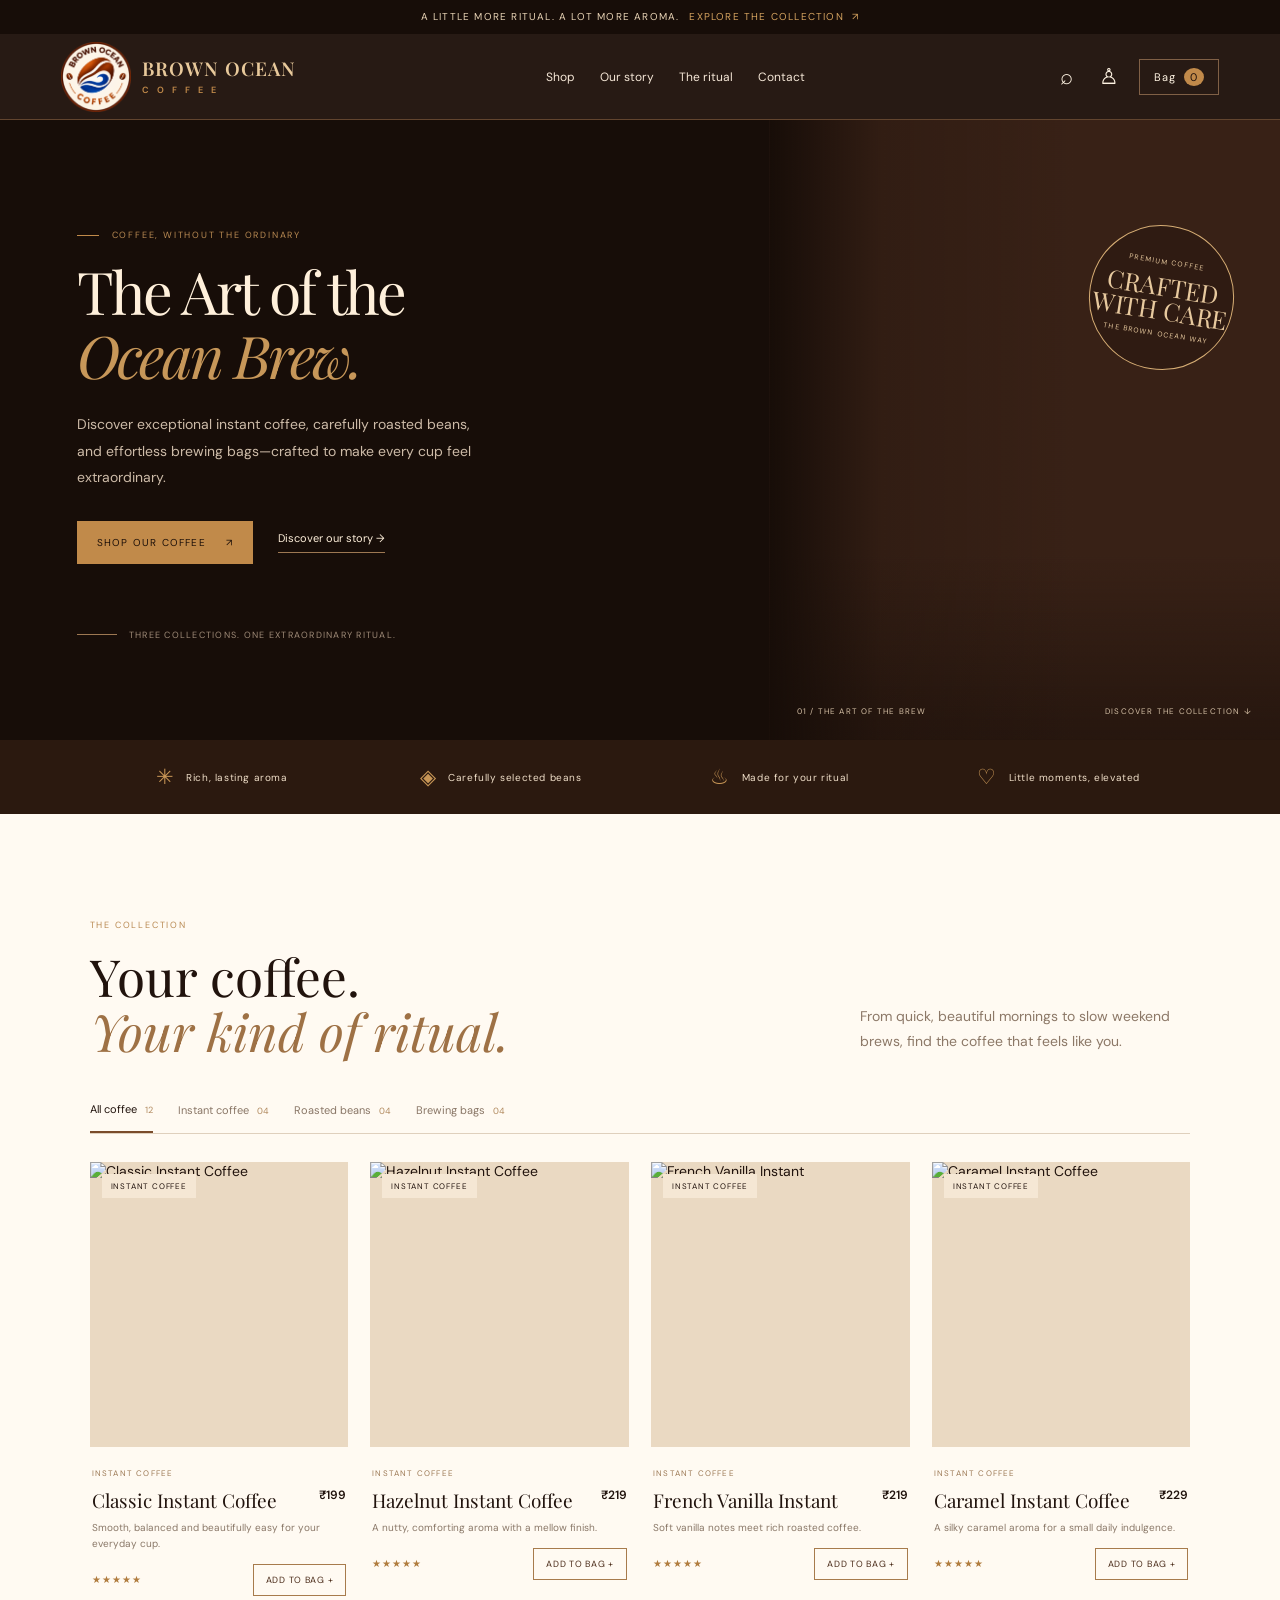
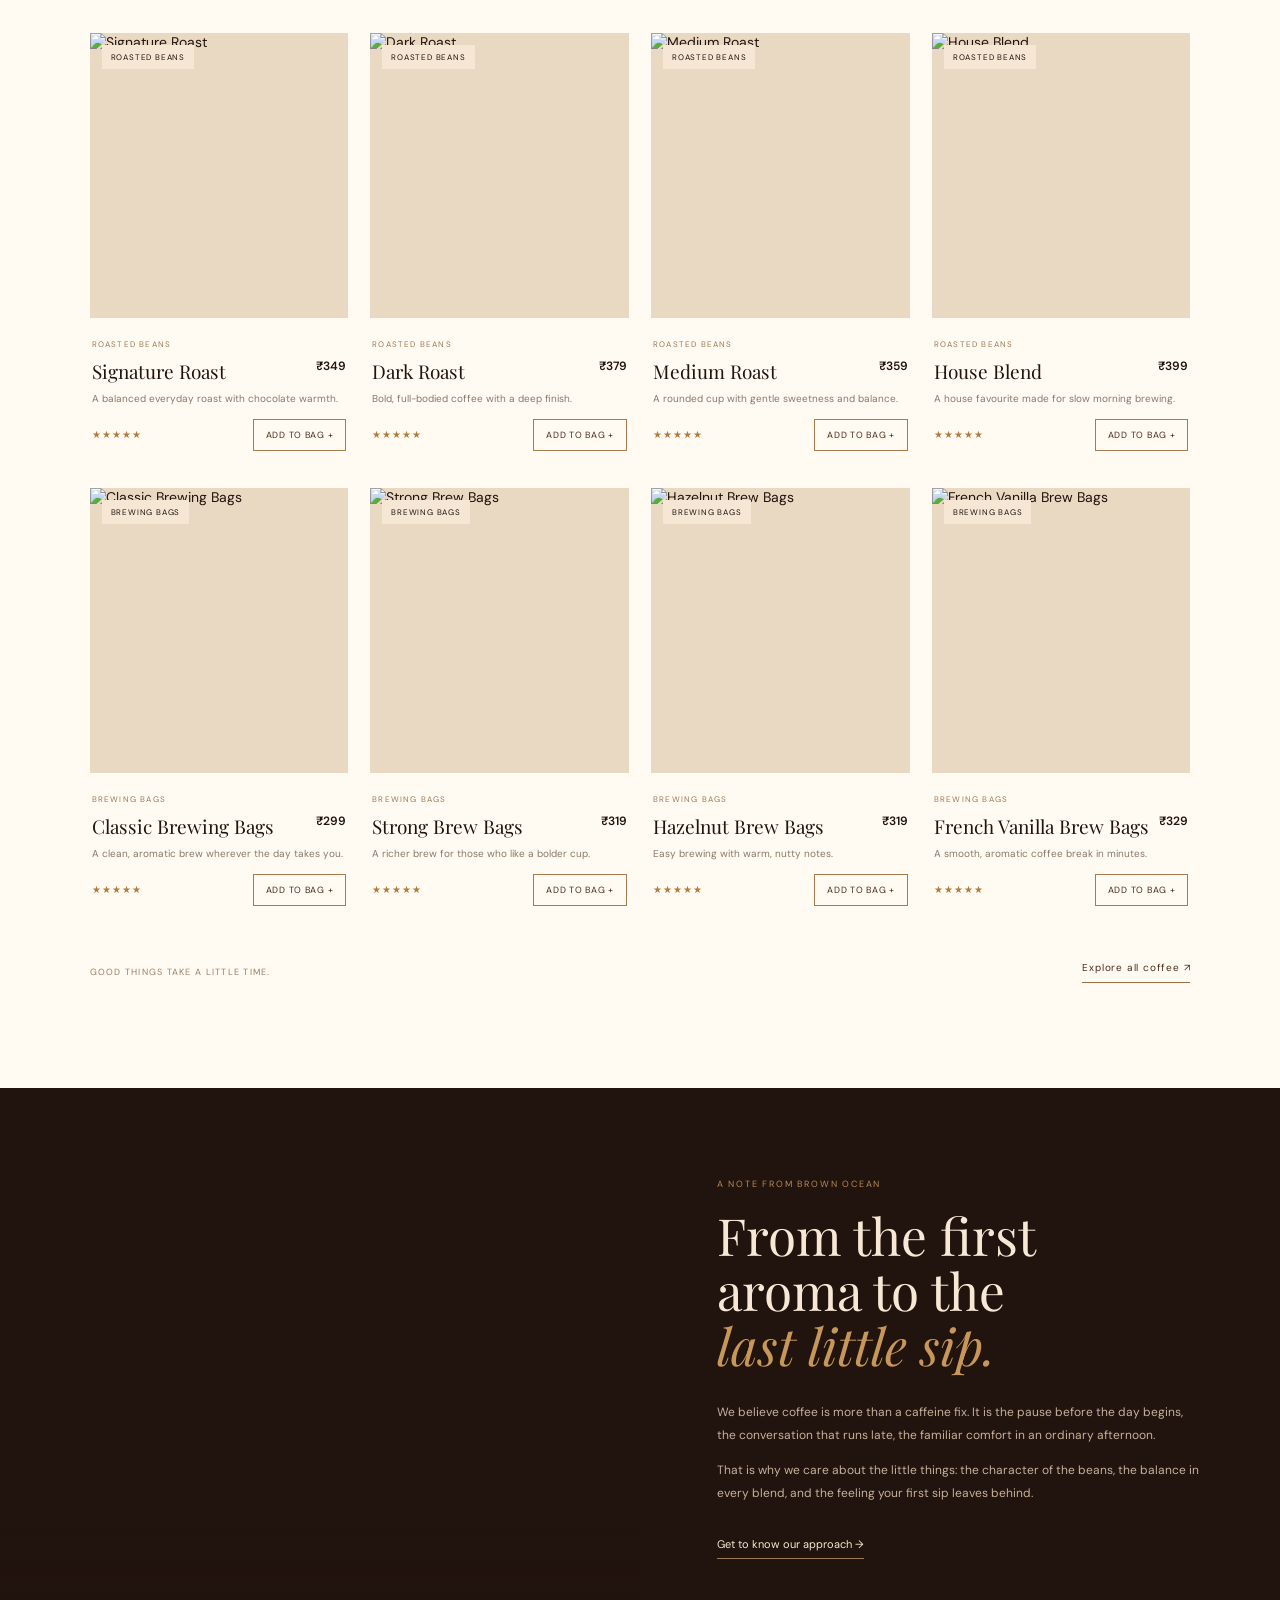
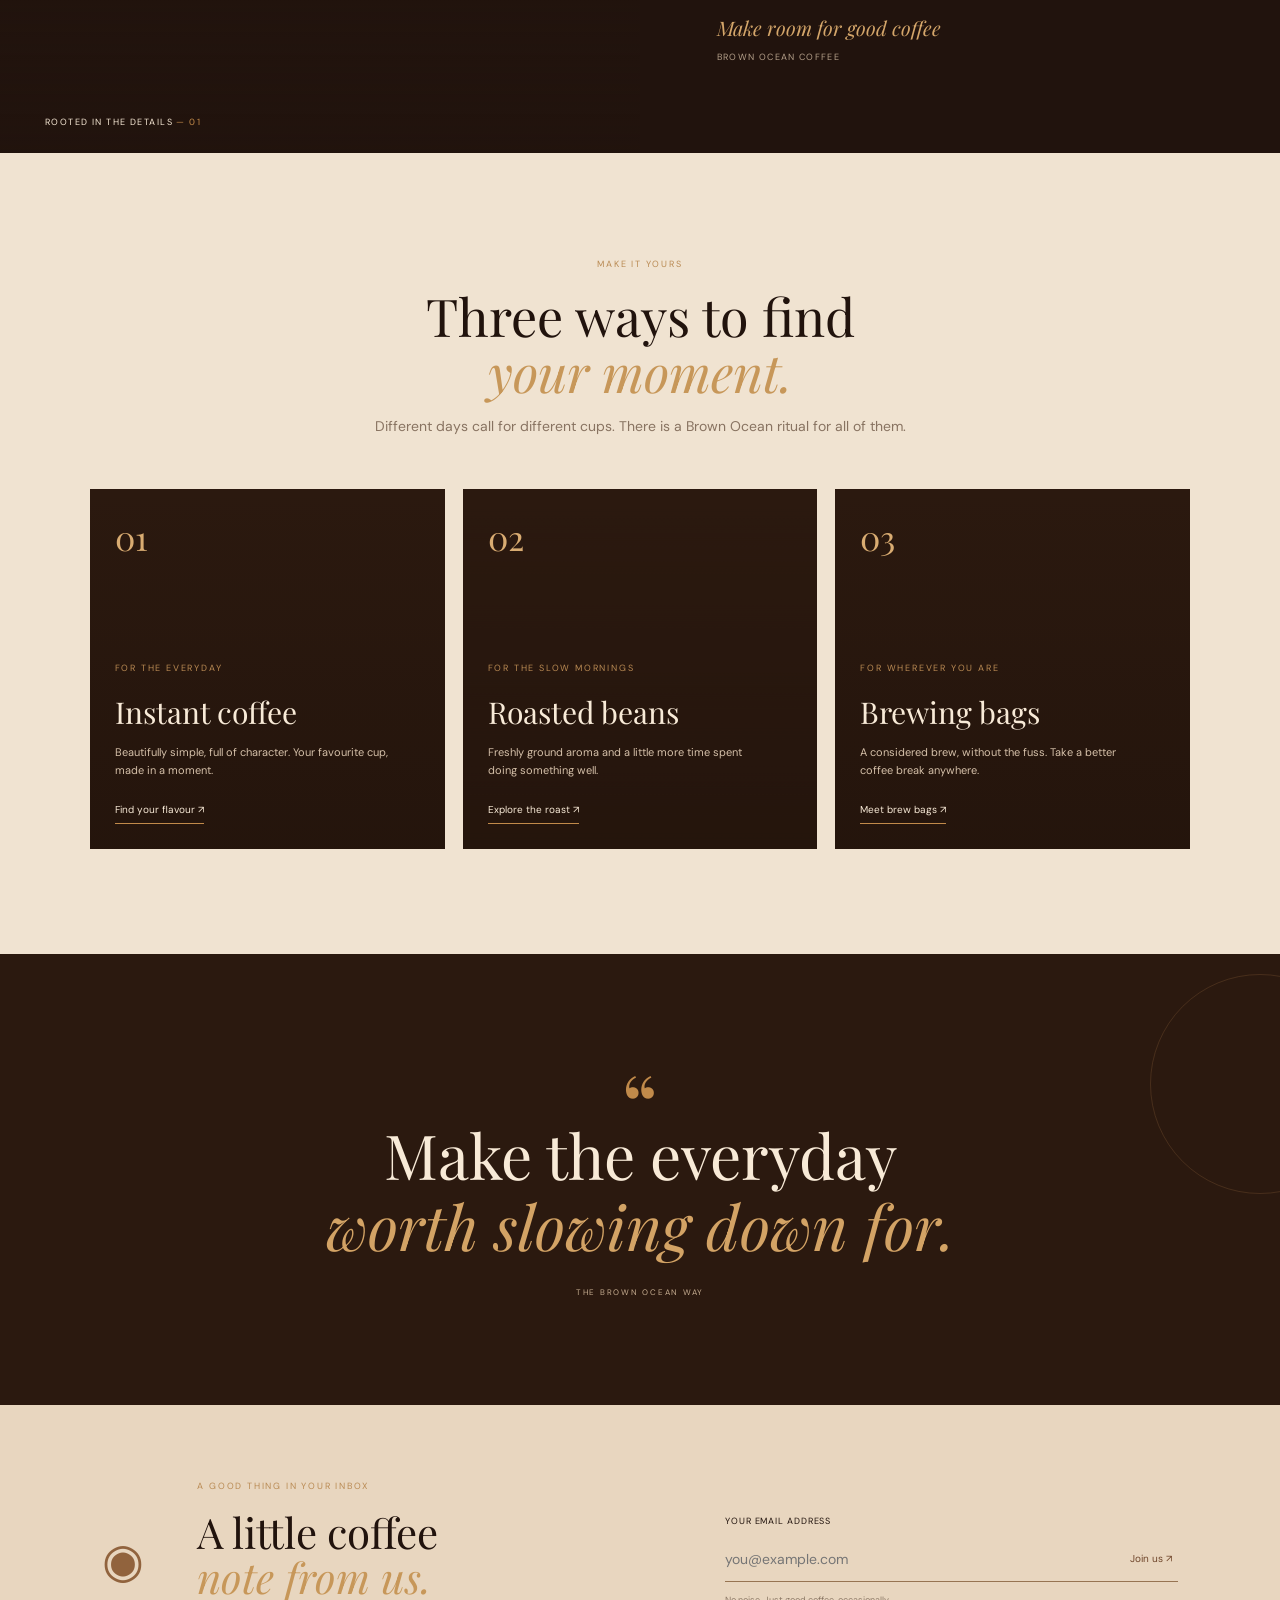
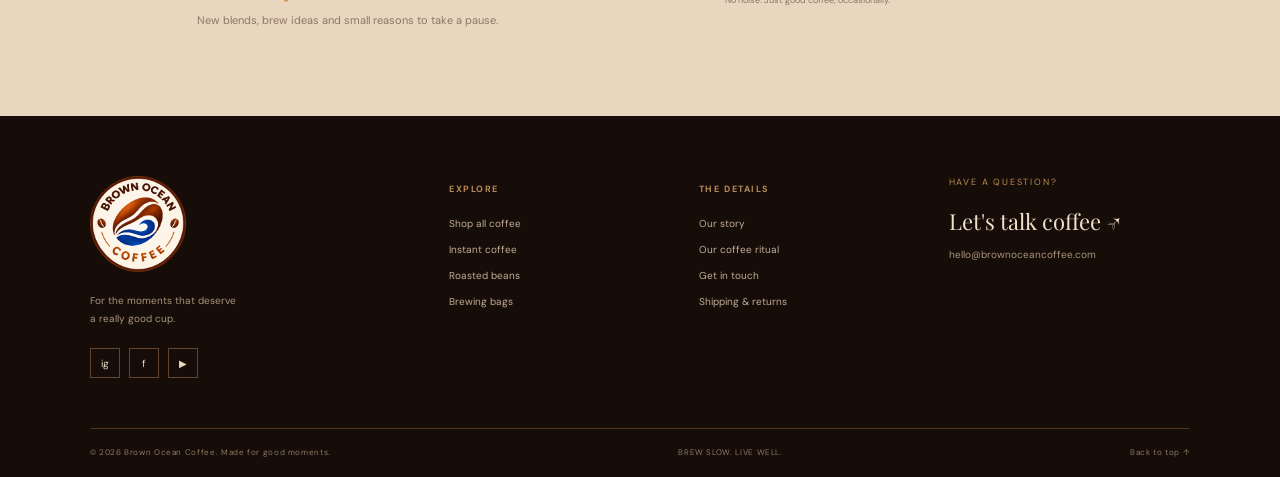
==== index.html @ b5ae1594 "i have added files" ====
<!doctype html>
<html lang="en">

<head>
  <meta charset="UTF-8" />
  <meta name="viewport" content="width=device-width, initial-scale=1.0" />
  <meta name="theme-color" content="#20120c" />

  <meta name="description"
    content="Discover thoughtfully crafted instant coffee, roasted beans and brew bags from Brown Ocean Coffee." />

  <title>Brown Ocean Coffee — The Art of the Ocean Brew</title>

  <link rel="preconnect" href="https://fonts.googleapis.com">
  <link rel="preconnect" href="https://fonts.gstatic.com" crossorigin>

  <link
    href="https://fonts.googleapis.com/css2?family=DM+Sans:wght@400;500;600;700&family=Playfair+Display:wght@400;500;600;700&display=swap"
    rel="stylesheet">

  <link rel="icon" type="image/png" href="./assets/images/brown-ocean-emblem.png" />

  <link rel="stylesheet" href="styles.css" />
</head>

<body>

  <!-- Announcement Bar -->
  <div class="announcement">
    A little more ritual. A lot more aroma.
    <span>Explore the collection&nbsp; ↗</span>
  </div>

  <!-- Header / Navbar -->
  <header class="site-header" id="top">

    <!-- Brand Logo + Text -->
    <a class="brand" href="#top" aria-label="Brown Ocean Coffee home">

      <img
        class="brand-logo"
        src="./assets/images/brown-ocean-coffee-circular-badge.png"
        alt="Brown Ocean Coffee circular logo"
      >

      <span class="brand-text">
        <span class="brand-name">BROWN OCEAN</span>
        <span class="brand-tagline">C O F F E E</span>
      </span>

    </a>

    <!-- Mobile Menu -->
    <button class="menu-toggle" aria-label="Open menu" aria-expanded="false">
      ☰
    </button>

    <!-- Navigation -->
    <nav class="main-nav" aria-label="Main navigation">
      <a href="#shop">Shop</a>
      <a href="#story">Our story</a>
      <a href="#ritual">The ritual</a>
      <a href="#footer">Contact</a>
    </nav>

    <!-- Header Actions -->
    <div class="header-actions">

      <button class="icon-btn search-open" aria-label="Search products">
        ⌕
      </button>

      <button class="icon-btn account-btn" aria-label="Account">
        ♙
      </button>

      <button class="cart-open" aria-label="Open cart">
        Bag <span id="cart-count">0</span>
      </button>

    </div>

  </header>

  <main>

    <!-- Hero Section -->
    <section class="hero">

      <div class="hero-copy reveal">

        <p class="eyebrow">
          <span></span> COFFEE, WITHOUT THE ORDINARY
        </p>

        <h1>
          The Art of the<br>
          <em>Ocean Brew.</em>
        </h1>

        <p class="hero-text">
          Discover exceptional instant coffee, carefully roasted beans,
          and effortless brewing bags—crafted to make every cup feel extraordinary.
        </p>

        <div class="hero-actions">
          <a class="btn btn-gold" href="#shop">
            Shop our coffee <span>↗</span>
          </a>

          <a class="text-link" href="#story">
            Discover our story <span>→</span>
          </a>
        </div>

        <div class="hero-note">
          <span class="note-line"></span>
          <span>Three collections. One extraordinary ritual.</span>
        </div>

      </div>

      <div class="hero-visual">

        <div class="hero-image"></div>

        <div class="hero-stamp">
          <span>PREMIUM COFFEE</span>
          <strong>CRAFTED<br>WITH CARE</strong>
          <span>THE BROWN OCEAN WAY</span>
        </div>

        <div class="hero-caption">
          <span>01 / THE ART OF THE BREW</span>
          <span>DISCOVER THE COLLECTION ↓</span>
        </div>

      </div>

    </section>

    <!-- Trust Strip -->
    <section class="trust-strip">

      <div>
        <span class="trust-icon">✳</span>
        <span>Rich, lasting aroma</span>
      </div>

      <div>
        <span class="trust-icon">◈</span>
        <span>Carefully selected beans</span>
      </div>

      <div>
        <span class="trust-icon">♨</span>
        <span>Made for your ritual</span>
      </div>

      <div>
        <span class="trust-icon">♡</span>
        <span>Little moments, elevated</span>
      </div>

    </section>

    <!-- Shop Section -->
    <section class="section shop-section" id="shop">

      <div class="section-heading reveal">

        <div>
          <p class="eyebrow">THE COLLECTION</p>

          <h2>
            Your coffee.<br>
            <em>Your kind of ritual.</em>
          </h2>
        </div>

        <p class="section-intro">
          From quick, beautiful mornings to slow weekend brews,
          find the coffee that feels like you.
        </p>

      </div>

      <div class="category-tabs" role="tablist" aria-label="Filter by coffee type">

        <button class="category-tab active" data-filter="all">
          All coffee <span>12</span>
        </button>

        <button class="category-tab" data-filter="instant">
          Instant coffee <span>04</span>
        </button>

        <button class="category-tab" data-filter="beans">
          Roasted beans <span>04</span>
        </button>

        <button class="category-tab" data-filter="bags">
          Brewing bags <span>04</span>
        </button>

      </div>

      <div class="product-grid" id="product-grid"></div>

      <div class="shop-bottom">
        <span>GOOD THINGS TAKE A LITTLE TIME.</span>

        <button class="underlined-btn" id="show-all">
          Explore all coffee <span>↗</span>
        </button>
      </div>

    </section>

    <!-- Story Section -->
    <section class="story-section" id="story">

      <div class="story-photo reveal">
        <div class="photo-label">
          ROOTED IN THE DETAILS <span>— 01</span>
        </div>
      </div>

      <div class="story-copy reveal">

        <p class="eyebrow">A NOTE FROM BROWN OCEAN</p>

        <h2>
          From the first<br>
          aroma to the<br>
          <em>last little sip.</em>
        </h2>

        <p>
          We believe coffee is more than a caffeine fix.
          It is the pause before the day begins, the conversation
          that runs late, the familiar comfort in an ordinary afternoon.
        </p>

        <p>
          That is why we care about the little things:
          the character of the beans, the balance in every blend,
          and the feeling your first sip leaves behind.
        </p>

        <a href="#ritual" class="text-link">
          Get to know our approach <span>→</span>
        </a>

        <div class="signature">
          Make room for good coffee
          <span>Brown Ocean Coffee</span>
        </div>

      </div>

    </section>

    <!-- Ritual Section -->
    <section class="ritual-section" id="ritual">

      <div class="ritual-top reveal">

        <p class="eyebrow">MAKE IT YOURS</p>

        <h2>
          Three ways to find<br>
          <em>your moment.</em>
        </h2>

        <p>
          Different days call for different cups.
          There is a Brown Ocean ritual for all of them.
        </p>

      </div>

      <div class="ritual-cards">

        <article class="ritual-card ritual-instant reveal">

          <div class="ritual-number">01</div>

          <div>
            <p class="eyebrow">FOR THE EVERYDAY</p>
            <h3>Instant coffee</h3>

            <p>
              Beautifully simple, full of character.
              Your favourite cup, made in a moment.
            </p>

            <a href="#shop" data-jump-filter="instant">
              Find your flavour ↗
            </a>
          </div>

        </article>

        <article class="ritual-card ritual-beans reveal">

          <div class="ritual-number">02</div>

          <div>
            <p class="eyebrow">FOR THE SLOW MORNINGS</p>
            <h3>Roasted beans</h3>

            <p>
              Freshly ground aroma and a little more time
              spent doing something well.
            </p>

            <a href="#shop" data-jump-filter="beans">
              Explore the roast ↗
            </a>
          </div>

        </article>

        <article class="ritual-card ritual-bags reveal">

          <div class="ritual-number">03</div>

          <div>
            <p class="eyebrow">FOR WHEREVER YOU ARE</p>
            <h3>Brewing bags</h3>

            <p>
              A considered brew, without the fuss.
              Take a better coffee break anywhere.
            </p>

            <a href="#shop" data-jump-filter="bags">
              Meet brew bags ↗
            </a>
          </div>

        </article>

      </div>

    </section>

    <!-- Quote Section -->
    <section class="quote-section">

      <div class="quote-mark">“</div>

      <blockquote>
        Make the everyday<br>
        <em>worth slowing down for.</em>
      </blockquote>

      <p>THE BROWN OCEAN WAY</p>

      <div class="quote-decoration"></div>

    </section>

    <!-- Newsletter Section -->
    <section class="newsletter">

      <div class="newsletter-symbol">◉</div>

      <div>

        <p class="eyebrow">A GOOD THING IN YOUR INBOX</p>

        <h2>
          A little coffee<br>
          <em>note from us.</em>
        </h2>

        <p>
          New blends, brew ideas and small reasons to take a pause.
        </p>

      </div>

      <form id="newsletter-form">

        <label for="email">Your email address</label>

        <div class="email-row">

          <input
            id="email"
            type="email"
            placeholder="you@example.com"
            required
          >

          <button type="submit" aria-label="Subscribe">
            Join us ↗
          </button>

        </div>

        <small id="newsletter-message">
          No noise. Just good coffee, occasionally.
        </small>

      </form>

    </section>

  </main>

  <!-- Footer -->
  <footer class="site-footer" id="footer">

    <div class="footer-main">

      <div class="footer-brand">

        <a class="brand brand-light" href="#top" aria-label="Brown Ocean Coffee home">

          <img
            class="brand-logo footer-logo"
            src="./assets/images/brown-ocean-coffee-circular-badge.png"
            alt="Brown Ocean Coffee logo"
          >

        </a>

        <p>
          For the moments that deserve<br>
          a really good cup.
        </p>

        <div class="social-links">
          <a href="#footer" aria-label="Instagram">ig</a>
          <a href="#footer" aria-label="Facebook">f</a>
          <a href="#footer" aria-label="YouTube">▶</a>
        </div>

      </div>

      <div class="footer-col">

        <h4>EXPLORE</h4>

        <a href="#shop">Shop all coffee</a>
        <a href="#shop" data-jump-filter="instant">Instant coffee</a>
        <a href="#shop" data-jump-filter="beans">Roasted beans</a>
        <a href="#shop" data-jump-filter="bags">Brewing bags</a>

      </div>

      <div class="footer-col">

        <h4>THE DETAILS</h4>

        <a href="#story">Our story</a>
        <a href="#ritual">Our coffee ritual</a>
        <a href="mailto:hello@brownoceancoffee.com">Get in touch</a>
        <a href="#footer">Shipping & returns</a>

      </div>

      <div class="footer-contact">

        <p class="eyebrow">HAVE A QUESTION?</p>

        <a class="footer-email" href="mailto:hello@brownoceancoffee.com">
          Let's talk coffee ↗
        </a>

        <p>hello@brownoceancoffee.com</p>

      </div>

    </div>

    <div class="footer-bottom">

      <span>
        © <span id="year"></span> Brown Ocean Coffee.
        Made for good moments.
      </span>

      <span>BREW SLOW. LIVE WELL.</span>

      <a href="#top">Back to top ↑</a>

    </div>

  </footer>

  <!-- Toast -->
  <div class="toast" id="toast" role="status" aria-live="polite"></div>

  <!-- Cart Overlay -->
  <div class="cart-overlay" id="cart-overlay">

    <aside class="cart-drawer" aria-label="Shopping bag">

      <div class="drawer-head">

        <div>
          <p class="eyebrow">YOUR LITTLE COLLECTION</p>
          <h3>Your bag <span id="drawer-count">(0)</span></h3>
        </div>

        <button class="drawer-close" aria-label="Close cart">×</button>

      </div>

      <div class="cart-items" id="cart-items">

        <div class="empty-cart">
          Your bag is taking a quiet moment.<br>
          <a href="#shop" class="drawer-close-link">
            Find your coffee →
          </a>
        </div>

      </div>

      <div class="cart-summary">

        <div>
          <span>Subtotal</span>
          <strong id="cart-subtotal">₹0</strong>
        </div>

        <small>Shipping calculated at checkout.</small>

        <button class="btn btn-gold checkout-btn" id="checkout-btn">
          Continue to checkout ↗
        </button>

        <p class="demo-note">
          Demo storefront — checkout is not connected yet.
        </p>

      </div>

    </aside>

  </div>

  <!-- Search Overlay -->
  <div class="search-overlay" id="search-overlay">

    <div class="search-box">

      <button class="search-close" aria-label="Close search">×</button>

      <p class="eyebrow">FIND YOUR FAVOURITE</p>

      <label for="search-input">
        What are you in the mood for?
      </label>

      <input
        id="search-input"
        placeholder="Try hazelnut, roast, brew bags…"
      >

      <div id="search-results"></div>

    </div>

  </div>

  <!-- Product Modal -->
  <div class="product-modal" id="product-modal" aria-hidden="true">

    <div class="product-modal-backdrop" data-close-product></div>

    <section
      class="product-modal-card"
      role="dialog"
      aria-modal="true"
      aria-labelledby="modal-product-name"
    >

      <button
        class="product-modal-close"
        data-close-product
        aria-label="Close product details"
      >
        ×
      </button>

      <div class="modal-product-image">
        <img id="modal-product-image" src="" alt="">
      </div>

      <div class="modal-product-copy">

        <p class="eyebrow" id="modal-product-category"></p>

        <h2 id="modal-product-name"></h2>

        <p class="modal-rating">
          ★★★★★ <span>Thoughtfully selected coffee</span>
        </p>

        <p id="modal-product-description"></p>

        <div class="modal-price" id="modal-product-price"></div>

        <label for="modal-size">Choose your size</label>
        <select id="modal-size"></select>

        <label for="modal-qty">Quantity</label>

        <div class="modal-quantity">

          <button type="button" id="modal-qty-minus" aria-label="Decrease quantity">
            −
          </button>

          <input id="modal-qty" type="number" min="1" value="1">

          <button type="button" id="modal-qty-plus" aria-label="Increase quantity">
            +
          </button>

        </div>

        <button class="btn btn-gold modal-add" id="modal-add-to-cart">
          Add to bag ↗
        </button>

        <p class="modal-footnote">
          Secure checkout will be available once payments are connected.
        </p>

      </div>

    </section>

  </div>

  <!-- JavaScript -->
  <script src="app.js"></script>

</body>
</html>
---- styles.css ----
:root{--ink:#21130d;--dark:#170d08;--brown:#4a2d1f;--caramel:#c18a4a;--cream:#f4eadb;--paper:#fffaf2;--muted:#8c7867;--line:#dfd0bd;--serif:'Playfair Display',Georgia,serif;--sans:'DM Sans',Arial,sans-serif}*{box-sizing:border-box}html{scroll-behavior:smooth}body{margin:0;background:var(--paper);color:var(--ink);font-family:var(--sans);font-size:14px}a{color:inherit;text-decoration:none}button,input,select{font:inherit}button{cursor:pointer}.announcement{background:var(--dark);color:#e9d4b6;padding:10px 5%;font-size:10px;letter-spacing:.12em;text-transform:uppercase;display:flex;justify-content:center;gap:10px}.announcement span{color:#d5a35f}.site-header{height:76px;padding:0 5%;display:flex;align-items:center;justify-content:space-between;background:#21130df7;color:#fff4e3;position:sticky;top:0;z-index:20;border-bottom:1px solid #62452f}.brand{display:flex;align-items:center;gap:10px;color:#f1d5a0}.brand-mark{font-size:34px;line-height:1;color:#d9a65e}.brand-name{font-size:11px;letter-spacing:.13em;font-weight:700}.brand-name small{display:block;font-size:8px;letter-spacing:.35em;margin-top:3px}.main-nav,.header-actions{display:flex;align-items:center;gap:27px}.main-nav a{font-size:12px;color:#f5e7d7}.main-nav a:hover{color:#d9a65e}.header-actions{gap:14px}.icon-btn,.cart-open,.menu-toggle{background:none;border:0;color:inherit}.icon-btn{font-size:22px}.cart-open{border:1px solid #806046;padding:10px 14px;font-size:11px;letter-spacing:.06em}.cart-open span{background:var(--caramel);color:#21130d;border-radius:50%;padding:2px 6px;margin-left:5px}.menu-toggle{display:none;font-size:22px}.hero{background:var(--dark);color:#fff0db;min-height:600px;display:grid;grid-template-columns:.82fr 1.18fr;padding-left:7%;overflow:hidden}.hero-copy{padding:90px 30px 70px 0;align-self:center;position:relative;z-index:1}.eyebrow{font-size:9px;letter-spacing:.2em;text-transform:uppercase;color:#b98a53;margin:0 0 18px}.eyebrow span{display:inline-block;width:22px;height:1px;background:var(--caramel);vertical-align:middle;margin-right:9px}.hero h1{font:clamp(56px,7vw,100px)/.98 var(--serif);font-weight:400;letter-spacing:-.045em;margin:0 0 26px}.hero h1 em,.section-heading h2 em,.story-copy h2 em,.ritual-top h2 em,.newsletter h2 em,blockquote em{color:#c79759;font-weight:400}.hero-text{max-width:370px;color:#cdbba8;line-height:1.9;font-size:14px}.hero-actions{display:flex;align-items:center;gap:25px;margin-top:30px}.btn{display:inline-flex;align-items:center;justify-content:center;gap:20px;border:0;padding:15px 20px;font-size:10px;letter-spacing:.12em;text-transform:uppercase}.btn-gold{background:var(--caramel);color:#1e110a}.btn-gold:hover{background:#d8ab70}.text-link{font-size:11px;border-bottom:1px solid #9d7852;padding-bottom:7px}.hero-note{display:flex;align-items:center;gap:12px;margin-top:65px;color:#9f8b78;font-size:9px;letter-spacing:.14em;text-transform:uppercase}.note-line{height:1px;width:40px;background:#9d7852}.hero-visual{min-height:600px;position:relative;background:#382116}.hero-image{position:absolute;inset:0;background:linear-gradient(90deg,#170d08 0%,#170d0833 22%,#170d0800 60%),linear-gradient(0deg,#170d0888,transparent 30%),url('https://images.unsplash.com/photo-1495474472287-4d71bcdd2085?auto=format&fit=crop&w=1500&q=90') center/cover}.hero-stamp{position:absolute;right:9%;top:17%;width:145px;height:145px;border:1px solid #d6ad74;border-radius:50%;display:flex;flex-direction:column;align-items:center;justify-content:center;text-align:center;color:#e7c99e;transform:rotate(9deg);background:#21130d66}.hero-stamp span{font-size:7px;letter-spacing:.17em}.hero-stamp strong{font:25px/.95 var(--serif);margin:8px 0}.hero-caption{position:absolute;bottom:24px;left:28px;right:28px;display:flex;justify-content:space-between;color:#d4bfa5;font-size:8px;letter-spacing:.15em}.trust-strip{display:grid;grid-template-columns:repeat(4,1fr);background:#2b190f;color:#f0dfc9;padding:23px 7%;gap:15px}.trust-strip>div{display:flex;justify-content:center;align-items:center;gap:12px;font-size:10px;letter-spacing:.06em}.trust-icon{color:#c89656;font-size:21px}.section{padding:105px 7%}.section-heading{display:flex;justify-content:space-between;align-items:end;gap:30px;margin-bottom:42px}.section-heading h2,.story-copy h2,.ritual-top h2,.newsletter h2{font:clamp(38px,4vw,58px)/1.08 var(--serif);font-weight:400;margin:0}.section-heading h2 em{color:#9e7145}.section-intro{max-width:330px;line-height:1.8;color:var(--muted);margin:0 0 5px}.category-tabs{display:flex;gap:25px;border-bottom:1px solid var(--line);margin-bottom:28px;overflow:auto}.category-tab{white-space:nowrap;background:none;border:0;padding:0 0 15px;color:#897666;font-size:11px}.category-tab span{font-size:9px;color:#b18a5f;margin-left:5px}.category-tab.active{border-bottom:2px solid #7a4c2b;color:var(--ink)}.product-grid{display:grid;grid-template-columns:repeat(4,minmax(0,1fr));gap:22px}.product-card{min-width:0}.product-photo{height:285px;background:#ead9c2;position:relative;overflow:hidden;cursor:pointer}.product-photo img{width:100%;height:100%;object-fit:cover;transition:transform .7s}.product-card:hover .product-photo img{transform:scale(1.06)}.product-badge{position:absolute;left:12px;top:12px;background:#f5e7d4;padding:7px 9px;font-size:8px;letter-spacing:.1em;text-transform:uppercase}.quick-view{position:absolute;bottom:10px;left:10px;right:10px;background:#21130de8;color:#fff0db;border:0;padding:12px;text-transform:uppercase;font-size:9px;letter-spacing:.12em;opacity:0;transform:translateY(8px);transition:.25s}.product-card:hover .quick-view{opacity:1;transform:none}.product-info{padding:15px 2px}.product-type{color:#9c7955;font-size:8px;letter-spacing:.15em;text-transform:uppercase}.product-title-row{display:flex;justify-content:space-between;gap:8px;align-items:start;margin:7px 0}.product-title{font:19px var(--serif);margin:0;font-weight:400}.product-price{font-size:12px;font-weight:600;white-space:nowrap}.product-desc{color:#8a7868;font-size:10px;line-height:1.6;margin:7px 0 12px}.product-bottom{display:flex;align-items:center;justify-content:space-between}.rating{font-size:10px;color:#b07c3e;letter-spacing:1px}.add-btn{border:1px solid #a77b4c;background:transparent;color:#4b2c1a;padding:9px 12px;font-size:9px;text-transform:uppercase;letter-spacing:.08em}.add-btn:hover{background:#4b2c1a;color:#fff}.shop-bottom{display:flex;justify-content:space-between;align-items:center;margin-top:40px;color:#9a8068;font-size:9px;letter-spacing:.14em}.underlined-btn{background:none;border:0;border-bottom:1px solid #9c7149;padding:0 0 8px;color:#4d2c1a;font-size:10px;letter-spacing:.08em}.story-section{display:grid;grid-template-columns:1fr 1fr;background:#21130d;color:#f6e8d5}.story-photo{min-height:610px;position:relative;background:linear-gradient(0deg,#21130d99,transparent 35%),url('https://images.unsplash.com/photo-1442512595331-e89e73853f31?auto=format&fit=crop&w=1100&q=85') center/cover}.photo-label{position:absolute;bottom:25px;left:7%;font-size:9px;letter-spacing:.16em}.photo-label span{color:#c18a4a}.story-copy{padding:90px 12%;align-self:center}.story-copy h2{font-size:clamp(40px,4vw,59px);margin-bottom:28px}.story-copy>p:not(.eyebrow){color:#c5b19c;line-height:1.9;font-size:12px}.story-copy .text-link{display:inline-block;margin-top:20px}.signature{font:italic 20px var(--serif);margin-top:55px;color:#d4a66a}.signature span{display:block;font:9px var(--sans);letter-spacing:.15em;text-transform:uppercase;margin-top:10px;color:#b5a08a}.ritual-section{padding:105px 7%;background:#f0e3d1}.ritual-top{text-align:center;max-width:550px;margin:0 auto 50px}.ritual-top h2{font-size:52px}.ritual-top>p:last-child{color:#887361;line-height:1.8}.ritual-cards{display:grid;grid-template-columns:repeat(3,1fr);gap:18px}.ritual-card{min-height:360px;padding:25px;display:flex;flex-direction:column;justify-content:space-between;color:#f8ead7;background:#2b190f;position:relative;overflow:hidden}.ritual-card:before{content:'';position:absolute;inset:0;background-size:cover;background-position:center;opacity:.48;transition:transform .5s}.ritual-card:hover:before{transform:scale(1.05)}.ritual-instant:before{background-image:linear-gradient(0deg,#1d1009,transparent),url('https://images.unsplash.com/photo-1517701604599-bb29b565090c?auto=format&fit=crop&w=700&q=80')}.ritual-beans:before{background-image:linear-gradient(0deg,#1d1009,transparent),url('https://images.unsplash.com/photo-1559525839-b184a4d698c7?auto=format&fit=crop&w=700&q=80')}.ritual-bags:before{background-image:linear-gradient(0deg,#1d1009,transparent),url('https://images.unsplash.com/photo-1445116572660-236099ec97a0?auto=format&fit=crop&w=700&q=80')}.ritual-number,.ritual-card>div:last-child{position:relative;z-index:1}.ritual-number{font:34px var(--serif);color:#d9ac72}.ritual-card h3{font:30px var(--serif);font-weight:400;margin:7px 0}.ritual-card p:not(.eyebrow){font-size:11px;color:#d5c0a9;line-height:1.7;max-width:280px}.ritual-card a{font-size:10px;display:inline-block;border-bottom:1px solid #c18a4a;padding-bottom:7px;margin-top:12px}.quote-section{text-align:center;padding:90px 20px 100px;background:#2b190f;color:#f8ead7;position:relative;overflow:hidden}.quote-mark{font:90px var(--serif);color:#c18a4a;height:60px}.quote-section blockquote{font:clamp(35px,5vw,62px)/1.15 var(--serif);margin:15px 0 25px}.quote-section blockquote em{color:#d3a365}.quote-section>p{font-size:8px;letter-spacing:.22em;color:#c6ad91}.quote-decoration{position:absolute;width:220px;height:220px;border:1px solid #8b603a;border-radius:50%;right:-90px;top:20px;opacity:.3}.newsletter{display:grid;grid-template-columns:70px 1fr 1fr;align-items:center;gap:25px;padding:75px 8%;background:#e8d6bf}.newsletter-symbol{font-size:48px;color:#91633d}.newsletter h2{font-size:42px}.newsletter>div:nth-child(2)>p:last-child{color:#8c7764;font-size:11px;line-height:1.7}.newsletter form{padding-left:25px}.newsletter label{display:block;font-size:9px;letter-spacing:.1em;text-transform:uppercase;margin-bottom:10px}.email-row{display:flex;border-bottom:1px solid #977452}.email-row input{border:0;background:transparent;outline:none;padding:13px 0;flex:1;min-width:0}.email-row button{border:0;background:transparent;color:#6e452a;font-size:10px}.newsletter form small{display:block;color:#8b7865;margin-top:12px;font-size:9px}.site-footer{background:#170d08;color:#e8d6bf;padding:60px 7% 20px}.footer-main{display:grid;grid-template-columns:1.5fr 1fr 1fr 1.1fr;gap:30px;padding-bottom:50px}.brand-light{margin-bottom:20px}.footer-brand>p,.footer-contact>p:not(.eyebrow){font-size:10px;color:#a9947d;line-height:1.8}.social-links{display:flex;gap:9px;margin-top:20px}.social-links a{border:1px solid #63452f;width:30px;height:30px;display:grid;place-items:center;font-size:10px}.footer-col h4{font-size:9px;letter-spacing:.17em;color:#b88b58;margin:7px 0 22px}.footer-col a{display:block;color:#c1ad97;font-size:10px;margin:13px 0}.footer-email{font:22px var(--serif);color:#f1dfc7}.footer-bottom{border-top:1px solid #4c3424;padding-top:18px;display:flex;justify-content:space-between;gap:15px;color:#8d7863;font-size:8px;letter-spacing:.08em}.toast{position:fixed;bottom:25px;left:50%;transform:translate(-50%,20px);opacity:0;pointer-events:none;background:#21130d;color:#fff0db;padding:14px 20px;z-index:60;font-size:11px;transition:.25s}.toast.show{opacity:1;transform:translate(-50%,0)}.cart-overlay,.search-overlay,.product-modal{position:fixed;inset:0;z-index:50;visibility:hidden;opacity:0;transition:.25s}.cart-overlay.open,.search-overlay.open,.product-modal.open{visibility:visible;opacity:1}.cart-overlay,.search-overlay{background:#120903a8}.cart-drawer{position:absolute;right:0;top:0;height:100%;width:min(440px,100%);background:var(--paper);padding:28px;display:flex;flex-direction:column;transform:translateX(100%);transition:.3s}.cart-overlay.open .cart-drawer{transform:none}.drawer-head{display:flex;justify-content:space-between;border-bottom:1px solid var(--line);padding-bottom:18px}.drawer-head .eyebrow{margin-bottom:8px}.drawer-head h3{font:30px var(--serif);font-weight:400;margin:0}.drawer-close,.search-close,.product-modal-close{border:0;background:none;font-size:28px;align-self:start}.cart-items{flex:1;overflow:auto;padding:15px 0}.empty-cart{color:#8b7764;line-height:2;text-align:center;margin-top:70px}.drawer-close-link{color:#79502e;border-bottom:1px solid}.cart-item{display:grid;grid-template-columns:75px 1fr auto;gap:13px;padding:13px 0;border-bottom:1px solid var(--line)}.cart-item img{width:75px;height:90px;object-fit:cover}.cart-item h4{font:16px var(--serif);margin:2px 0 6px}.cart-item small{color:#8b7764}.cart-item strong{font-size:12px}.cart-item-controls{display:flex;align-items:center;gap:9px;margin-top:10px}.cart-item-controls button{background:none;border:1px solid var(--line);width:24px;height:24px}.cart-summary{border-top:1px solid var(--line);padding-top:20px}.cart-summary>div{display:flex;justify-content:space-between;font-size:13px}.cart-summary small,.demo-note{display:block;color:#8b7764;font-size:9px;margin:10px 0 15px}.checkout-btn{width:100%}.demo-note{text-align:center}.search-overlay{display:grid;place-items:start center;padding:12vh 20px}.search-box{width:min(650px,100%);background:var(--paper);padding:35px;position:relative}.search-close{position:absolute;right:20px;top:12px}.search-box label{display:block;font:30px var(--serif);margin-bottom:20px}.search-box input{width:100%;padding:14px;border:0;border-bottom:1px solid var(--line);background:transparent;outline:none}.search-result{display:flex;align-items:center;gap:15px;padding:12px 0;border-bottom:1px solid var(--line)}.search-result img{width:55px;height:60px;object-fit:cover}.search-result span{font:17px var(--serif)}.search-result strong{margin-left:auto;font-size:11px}.product-modal{display:grid;place-items:center;padding:20px}.product-modal-backdrop{position:absolute;inset:0;background:#130a04bb}.product-modal-card{position:relative;background:var(--paper);width:min(820px,100%);max-height:90vh;overflow:auto;display:grid;grid-template-columns:1fr 1fr;z-index:1}.product-modal-close{position:absolute;right:14px;top:8px;z-index:2}.modal-product-image{min-height:450px;background:#e4d0b5}.modal-product-image img{width:100%;height:100%;object-fit:cover}.modal-product-copy{padding:45px 35px}.modal-product-copy h2{font:35px var(--serif);font-weight:400;margin:10px 0}.modal-rating{color:#b17d3f;font-size:11px}.modal-rating span{color:#9b8876;margin-left:8px}.modal-product-copy>p:not(.eyebrow):not(.modal-rating){color:#857261;font-size:11px;line-height:1.8}.modal-price{font-size:20px;font-weight:600;margin:20px 0}.modal-product-copy label{display:block;font-size:9px;letter-spacing:.1em;text-transform:uppercase;margin:15px 0 7px}.modal-product-copy select{width:100%;padding:12px;background:transparent;border:1px solid var(--line)}.modal-quantity{display:flex;align-items:center}.modal-quantity button{height:38px;width:38px;background:transparent;border:1px solid var(--line)}.modal-quantity input{width:55px;height:38px;text-align:center;border:1px solid var(--line);border-left:0;border-right:0;background:transparent}.modal-add{width:100%;margin-top:20px}.modal-footnote{font-size:9px;color:#927e6b;line-height:1.6}.reveal{opacity:0;transform:translateY(18px);transition:opacity .7s,transform .7s}.reveal.visible{opacity:1;transform:none}
@media(max-width:1000px){.hero{grid-template-columns:.9fr 1.1fr;padding-left:5%}.hero-copy{padding-top:65px}.product-grid{grid-template-columns:repeat(3,minmax(0,1fr))}.product-photo{height:250px}.story-copy{padding:65px 8%}.newsletter{grid-template-columns:50px 1fr;}.newsletter form{grid-column:2;padding-left:0}.footer-main{grid-template-columns:repeat(2,1fr)}}@media(max-width:700px){.announcement{font-size:8px}.site-header{height:65px;padding:0 5%}.menu-toggle{display:block;margin-left:auto;margin-right:12px}.main-nav{display:none;position:absolute;top:65px;left:0;right:0;background:#21130d;padding:20px 6%;flex-direction:column;align-items:start;gap:20px;border-top:1px solid #62452f}.main-nav.open{display:flex}.header-actions{gap:8px}.account-btn{display:none}.cart-open{padding:8px}.brand-name{font-size:9px}.brand-mark{font-size:28px}.hero{display:block;padding:0;position:relative}.hero-copy{padding:65px 7% 50px}.hero h1{font-size:68px}.hero-visual{min-height:340px}.hero-stamp{width:105px;height:105px;right:7%;top:12%}.hero-stamp strong{font-size:20px}.hero-note{margin-top:35px}.trust-strip{grid-template-columns:repeat(2,1fr);padding:20px 5%;gap:20px}.trust-strip>div{justify-content:flex-start;font-size:9px}.section{padding:70px 5%}.section-heading{display:block}.section-heading h2{font-size:44px}.section-intro{margin-top:20px}.category-tabs{gap:18px}.product-grid{grid-template-columns:repeat(2,minmax(0,1fr));gap:18px 12px}.product-photo{height:220px}.product-title{font-size:17px}.product-title-row{display:block}.product-price{display:block;margin-top:5px}.quick-view{opacity:1;transform:none;padding:9px}.product-desc{font-size:9px}.add-btn{padding:8px;font-size:8px}.shop-bottom{align-items:start;gap:15px;font-size:8px}.story-section{grid-template-columns:1fr}.story-photo{min-height:380px}.story-copy{padding:60px 7%}.story-copy h2{font-size:48px}.ritual-section{padding:70px 5%}.ritual-top h2{font-size:43px}.ritual-cards{grid-template-columns:1fr}.ritual-card{min-height:300px}.quote-section{padding:70px 15px}.newsletter{padding:55px 7%;grid-template-columns:1fr;gap:10px}.newsletter-symbol{display:none}.newsletter h2{font-size:38px}.newsletter form{grid-column:1;margin-top:20px}.site-footer{padding:45px 6% 20px}.footer-main{grid-template-columns:1fr 1fr;gap:28px 15px}.footer-brand{grid-column:1/-1}.footer-bottom{flex-wrap:wrap;line-height:1.8}.product-modal-card{grid-template-columns:1fr;max-height:92vh}.modal-product-image{min-height:230px;height:230px}.modal-product-copy{padding:25px}.modal-product-copy h2{font-size:29px}.search-box{padding:28px 20px}.search-box label{font-size:24px}}@media(max-width:390px){.product-photo{height:180px}.header-actions .icon-btn{display:none}.hero h1{font-size:59px}.footer-main{grid-template-columns:1fr}.footer-brand{grid-column:auto}}


/* =====================================================
   BROWN OCEAN COFFEE — PREMIUM BRANDING
   Navbar logo + separate brand text
===================================================== */

.site-header {
    height: 92px;
}

.site-header .brand {
    display: flex;
    align-items: center;
    gap: 14px;
    flex: 0 0 auto;
    min-width: 0;
    color: #f1d5a0;
    text-decoration: none;
}

.site-header .brand-logo {
    display: block;
    width: 82px;
    height: 82px;
    max-width: none;
    object-fit: contain;
    object-position: center;
    flex: 0 0 auto;
}

.site-header .brand-text {
    display: flex;
    flex-direction: column;
    justify-content: center;
    gap: 5px;
}

.site-header .brand-name {
    display: block;
    margin: 0;
    color: #e8c99b;
    font-family: var(--serif);
    font-size: 21px;
    font-weight: 600;
    letter-spacing: 1px;
    line-height: 1.2;
    white-space: nowrap;
}

.site-header .brand-tagline {
    display: block;
    color: #c18a4a;
    font-family: var(--sans);
    font-size: 10px;
    font-weight: 600;
    letter-spacing: 2px;
    line-height: 1.3;
}

/* Keep the footer emblem independent of navbar sizing */
.footer-logo {
    width: 96px;
    height: 96px;
    max-height: none;
    object-fit: contain;
}

@media (max-width: 1000px) {
    .site-header .brand {
        gap: 10px;
    }

    .site-header .brand-logo {
        width: 70px;
        height: 70px;
    }

    .site-header .brand-name {
        font-size: 17px;
    }

    .main-nav {
        gap: 15px;
    }

    .footer-logo {
        width: 90px;
        height: 90px;
    }
}

@media (max-width: 700px) {
    .site-header {
        height: 76px;
    }

    .site-header .brand {
        gap: 7px;
    }

    .site-header .brand-logo {
        width: 60px;
        height: 60px;
    }

    .site-header .brand-name {
        font-size: 13px;
        letter-spacing: 0.3px;
    }

    .site-header .brand-tagline {
        font-size: 8px;
        letter-spacing: 1.5px;
    }

    .site-header .main-nav {
        top: 76px;
    }

    .site-header .menu-toggle {
        margin-right: 8px;
    }

    .site-header .header-actions {
        gap: 6px;
    }

    .footer-logo {
        width: 82px;
        height: 82px;
    }
}

@media (max-width: 390px) {
    .site-header .brand {
        gap: 5px;
    }

    .site-header .brand-logo {
        width: 50px;
        height: 50px;
    }

    .site-header .brand-name {
        font-size: 11px;
    }

    .site-header .brand-tagline {
        font-size: 7px;
        letter-spacing: 1px;
    }

    .site-header .header-actions .icon-btn {
        display: none;
    }
}


/* ==========================================
   BROWN OCEAN - DESKTOP HERO FIX
   Optimized for 100% Browser Zoom
========================================== */

@media (min-width: 1001px) {

    .hero {
        display: grid;
        grid-template-columns: 1.05fr 0.95fr;
        padding-left: 6%;
        padding-right: 0;
        min-height: 620px;
        overflow: hidden;
    }

    .hero-copy {
        padding: 80px 35px 70px 0;
        width: 100%;
        min-width: 0;
    }

    .hero h1 {
        font-size: clamp(58px, 5.6vw, 78px);
        line-height: 1.02;
        letter-spacing: -0.045em;
        white-space: normal;
        max-width: 100%;
    }

    .hero-text {
        max-width: 420px;
    }

    .hero-visual {
        width: 100%;
        min-width: 0;
        min-height: 620px;
    }

    .hero-image {
        background-position: center;
        background-size: cover;
    }

}

/* ==========================================
   LAPTOP RESPONSIVENESS
========================================== */

@media (min-width: 1001px) and (max-width: 1250px) {

    .hero {
        grid-template-columns: 1fr 0.9fr;
        padding-left: 5%;
    }

    .hero h1 {
        font-size: 58px;
    }

}

/* ==========================================
   MEDIUM SCREENS
========================================== */

@media (min-width: 701px) and (max-width: 1000px) {

    .hero {
        grid-template-columns: 1fr 1fr;
        padding-left: 5%;
    }

    .hero h1 {
        font-size: clamp(48px, 6vw, 65px);
    }

    .hero-copy {
        padding: 60px 20px 60px 0;
    }

}


/* =====================================
   FINAL DESKTOP HERO LAYOUT
   Optimized for 100% browser zoom
===================================== */

@media (min-width: 1001px) {

    .hero {
        display: grid;
        grid-template-columns: 1.15fr 0.85fr;
        min-height: 620px;
        padding-left: 6%;
        padding-right: 0;
    }

    .hero-copy {
        padding: 75px 25px 65px 0;
        width: 100%;
        min-width: 0;
    }

    .hero h1 {
        font-size: clamp(48px, 4.6vw, 62px);
        line-height: 1.08;
        letter-spacing: -0.045em;
        white-space: nowrap;
        margin-bottom: 25px;
    }

    .hero-visual {
        min-height: 620px;
        width: 100%;
        position: relative;
    }

    .hero-image {
        background-size: cover;
        background-position: center;
    }

    .hero-stamp {
        width: 145px;
        height: 145px;
    }
}

/* =====================================================
   BROWN OCEAN COFFEE — FINAL ANNOUNCEMENT BAR + NAVBAR
   Header-only update; all other site sections unchanged
===================================================== */

/* Announcement bar */
.announcement {
    min-height: 34px;
    padding: 8px 5%;
    display: flex;
    align-items: center;
    justify-content: center;
    gap: 10px;
    background: var(--dark);
    color: #e9d4b6;
    font-size: 10px;
    letter-spacing: 0.12em;
    line-height: 1.4;
    text-align: center;
    text-transform: uppercase;
}

.announcement span {
    color: #d5a35f;
}

/* Main navbar */
.site-header {
    height: 86px;
    padding: 0 4.8%;
    display: flex;
    align-items: center;
    justify-content: space-between;
    gap: 24px;
    background: #21130df7;
    color: #fff4e3;
    position: sticky;
    top: 0;
    z-index: 20;
    border-bottom: 1px solid #62452f;
}

/* Logo and brand lockup */
.site-header .brand {
    display: flex;
    align-items: center;
    justify-content: flex-start;
    gap: 11px;
    flex: 0 0 auto;
    min-width: 0;
    color: #f1d5a0;
    text-decoration: none;
}

.site-header .brand-logo {
    display: block;
    width: 70px;
    height: 70px;
    max-width: none;
    object-fit: contain;
    object-position: center;
    flex: 0 0 auto;
}

.site-header .brand-text {
    display: flex;
    flex-direction: column;
    align-items: flex-start;
    justify-content: center;
    gap: 4px;
    white-space: nowrap;
}

.site-header .brand-name {
    display: block;
    margin: 0;
    color: #e8c99b;
    font-family: var(--serif);
    font-size: 19px;
    font-weight: 600;
    letter-spacing: 1px;
    line-height: 1.2;
    white-space: nowrap;
}

.site-header .brand-tagline {
    display: block;
    margin: 0;
    color: #c18a4a;
    font-family: var(--sans);
    font-size: 9px;
    font-weight: 600;
    letter-spacing: 3px;
    line-height: 1.4;
}

/* Navigation links */
.site-header .main-nav {
    display: flex;
    align-items: center;
    justify-content: center;
    gap: 25px;
    flex: 0 1 auto;
}

.site-header .main-nav a {
    color: #f5e7d7;
    font-size: 12px;
    white-space: nowrap;
}

.site-header .main-nav a:hover {
    color: #d9a65e;
}

/* Search, account and bag controls */
.site-header .header-actions {
    display: flex;
    align-items: center;
    justify-content: flex-end;
    gap: 14px;
    flex: 0 0 auto;
}

.site-header .icon-btn,
.site-header .cart-open,
.site-header .menu-toggle {
    color: inherit;
}

.site-header .menu-toggle {
    display: none;
}

/* Tablet */
@media (max-width: 1000px) {
    .site-header {
        height: 80px;
        padding: 0 3%;
        gap: 14px;
    }

    .site-header .brand {
        gap: 9px;
    }

    .site-header .brand-logo {
        width: 62px;
        height: 62px;
    }

    .site-header .brand-name {
        font-size: 16px;
    }

    .site-header .brand-tagline {
        font-size: 8px;
        letter-spacing: 2.5px;
    }

    .site-header .main-nav {
        gap: 15px;
    }

    .site-header .header-actions {
        gap: 9px;
    }
}

/* Mobile */
@media (max-width: 700px) {
    .announcement {
        min-height: 30px;
        padding: 7px 3%;
        gap: 6px;
        font-size: 8px;
        letter-spacing: 0.08em;
    }

    .site-header {
        height: 72px;
        padding: 0 4%;
        gap: 8px;
    }

    .site-header .brand {
        gap: 7px;
    }

    .site-header .brand-logo {
        width: 55px;
        height: 55px;
    }

    .site-header .brand-name {
        font-size: 13px;
        letter-spacing: 0.4px;
    }

    .site-header .brand-tagline {
        font-size: 8px;
        letter-spacing: 2px;
    }

    .site-header .menu-toggle {
        display: block;
        margin-left: auto;
        margin-right: 4px;
        font-size: 22px;
    }

    .site-header .main-nav {
        display: none;
        position: absolute;
        top: 72px;
        left: 0;
        right: 0;
        padding: 20px 6%;
        background: #21130d;
        flex-direction: column;
        align-items: flex-start;
        justify-content: flex-start;
        gap: 20px;
        border-top: 1px solid #62452f;
    }

    .site-header .main-nav.open {
        display: flex;
    }

    .site-header .header-actions {
        gap: 8px;
    }

    .site-header .account-btn {
        display: none;
    }

    .site-header .cart-open {
        padding: 8px;
    }
}

/* Small mobile */
@media (max-width: 390px) {
    .site-header {
        padding: 0 3%;
    }

    .site-header .brand {
        gap: 5px;
    }

    .site-header .brand-logo {
        width: 48px;
        height: 48px;
    }

    .site-header .brand-name {
        font-size: 11px;
        letter-spacing: 0.2px;
    }

    .site-header .brand-tagline {
        font-size: 7px;
        letter-spacing: 1.5px;
    }

    .site-header .header-actions .icon-btn {
        display: none;
    }
}

/* Footer logo remains independent of navbar sizing */
.footer-logo {
    width: 96px;
    height: 96px;
    max-height: none;
    object-fit: contain;
}

@media (max-width: 1000px) {
    .footer-logo {
        width: 90px;
        height: 90px;
    }
}

@media (max-width: 700px) {
    .footer-logo {
        width: 82px;
        height: 82px;
    }
}
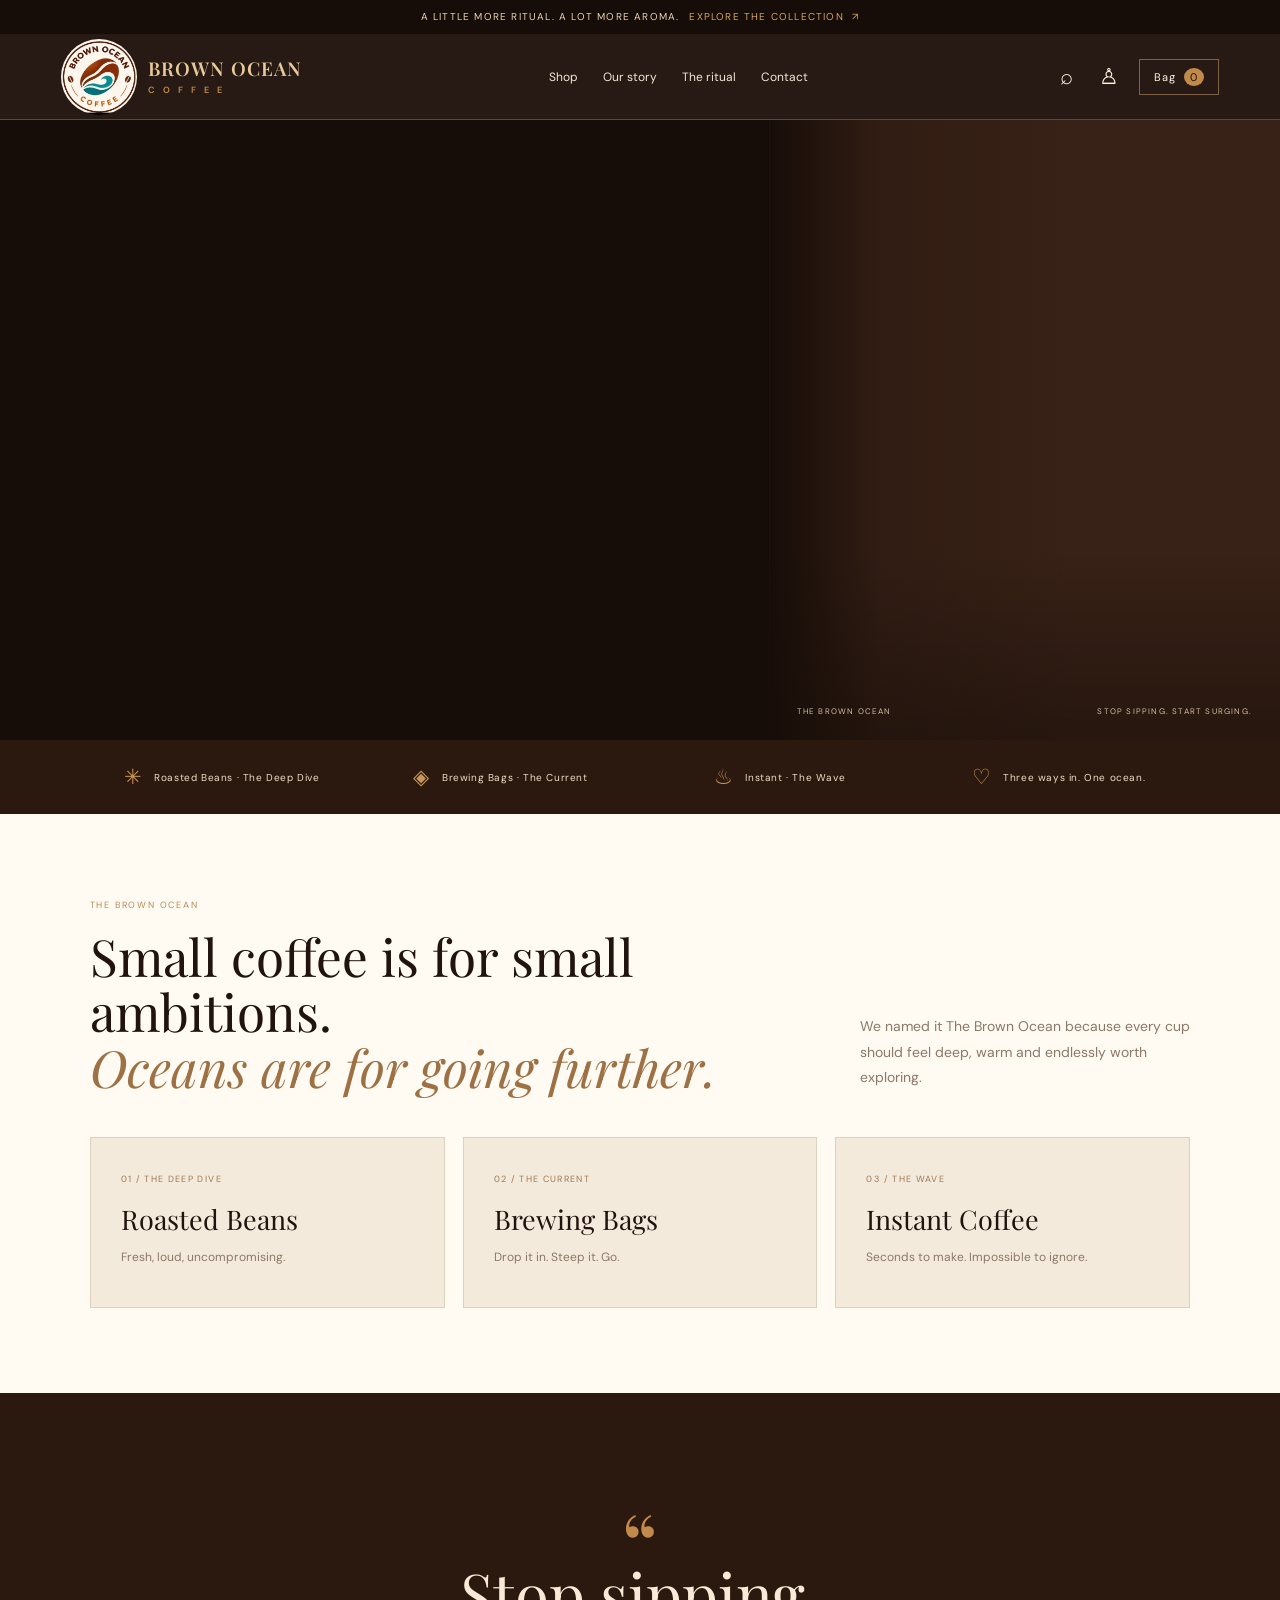
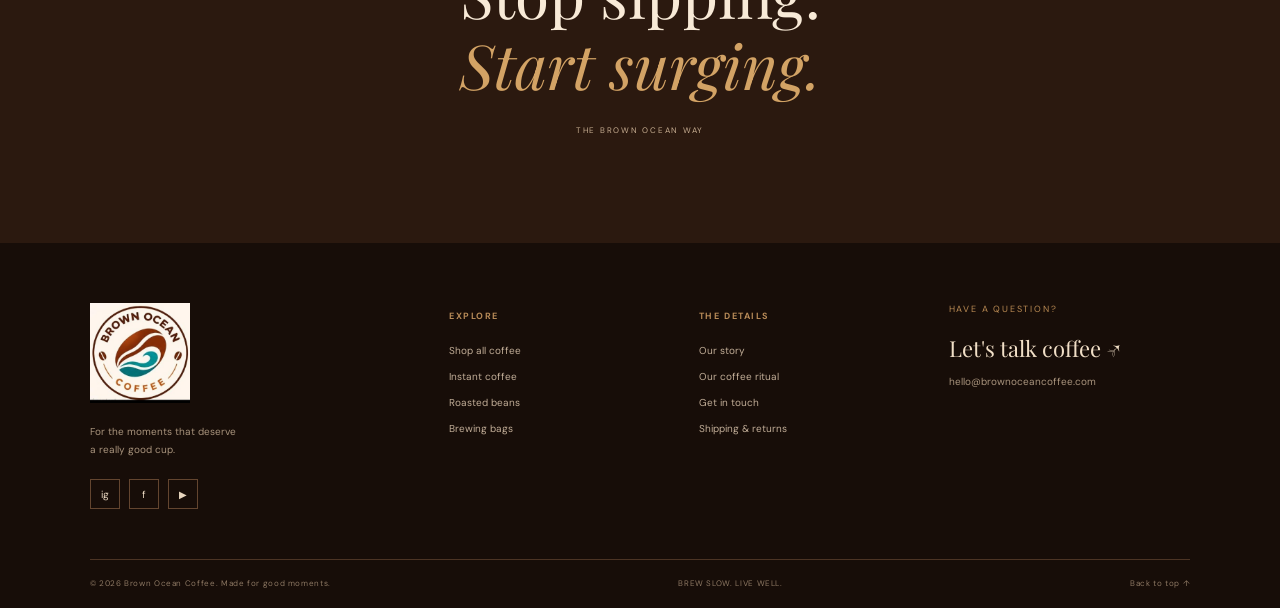
==== commit 6215e3aa: "i have added code changes" ====
--- a/index.html
+++ b/index.html
@@ -1,31 +1,4 @@
-<!doctype html>
-<html lang="en">
-
-<head>
-  <meta charset="UTF-8" />
-  <meta name="viewport" content="width=device-width, initial-scale=1.0" />
-  <meta name="theme-color" content="#20120c" />
-
-  <meta name="description"
-    content="Discover thoughtfully crafted instant coffee, roasted beans and brew bags from Brown Ocean Coffee." />
-
-  <title>Brown Ocean Coffee — The Art of the Ocean Brew</title>
-
-  <link rel="preconnect" href="https://fonts.googleapis.com">
-  <link rel="preconnect" href="https://fonts.gstatic.com" crossorigin>
-
-  <link
-    href="https://fonts.googleapis.com/css2?family=DM+Sans:wght@400;500;600;700&family=Playfair+Display:wght@400;500;600;700&display=swap"
-    rel="stylesheet">
-
-  <link rel="icon" type="image/png" href="./assets/images/brown-ocean-emblem.png" />
-
-  <link rel="stylesheet" href="styles.css" />
-</head>
-
-<body>
-
-  <!-- Announcement Bar -->
+<!doctype html><html lang="en"><head><meta charset="UTF-8"><meta name="viewport" content="width=device-width, initial-scale=1.0"><meta name="theme-color" content="#20120c"><meta name="description" content="The Brown Ocean Coffee — born deep, made bold."><title>Home | Brown Ocean Coffee</title><link rel="preconnect" href="https://fonts.googleapis.com"><link rel="preconnect" href="https://fonts.gstatic.com" crossorigin><link href="https://fonts.googleapis.com/css2?family=DM+Sans:wght@400;500;600;700&family=Playfair+Display:wght@400;500;600;700&display=swap" rel="stylesheet"><link rel="stylesheet" href="styles.css"><link rel="stylesheet" href="pages.css"></head><body>  <!-- Announcement Bar -->
   <div class="announcement">
     A little more ritual. A lot more aroma.
     <span>Explore the collection&nbsp; ↗</span>
@@ -35,11 +8,11 @@
   <header class="site-header" id="top">
 
     <!-- Brand Logo + Text -->
-    <a class="brand" href="#top" aria-label="Brown Ocean Coffee home">
+    <a class="brand" href="index.html" aria-label="Brown Ocean Coffee home">
 
       <img
         class="brand-logo"
-        src="./assets/images/brown-ocean-coffee-circular-badge.png"
+        src="./assets/images/brown-ocean-coffee-main-logo-cropped.png"
         alt="Brown Ocean Coffee circular logo"
       >
 
@@ -57,10 +30,10 @@
 
     <!-- Navigation -->
     <nav class="main-nav" aria-label="Main navigation">
-      <a href="#shop">Shop</a>
-      <a href="#story">Our story</a>
-      <a href="#ritual">The ritual</a>
-      <a href="#footer">Contact</a>
+      <a href="shop.html">Shop</a>
+      <a href="our-story.html">Our story</a>
+      <a href="ritual.html">The ritual</a>
+      <a href="contact.html">Contact</a>
     </nav>
 
     <!-- Header Actions -->
@@ -82,347 +55,21 @@
 
   </header>
 
-  <main>
-
-    <!-- Hero Section -->
-    <section class="hero">
-
-      <div class="hero-copy reveal">
-
-        <p class="eyebrow">
-          <span></span> COFFEE, WITHOUT THE ORDINARY
-        </p>
-
-        <h1>
-          The Art of the<br>
-          <em>Ocean Brew.</em>
-        </h1>
-
-        <p class="hero-text">
-          Discover exceptional instant coffee, carefully roasted beans,
-          and effortless brewing bags—crafted to make every cup feel extraordinary.
-        </p>
-
-        <div class="hero-actions">
-          <a class="btn btn-gold" href="#shop">
-            Shop our coffee <span>↗</span>
-          </a>
-
-          <a class="text-link" href="#story">
-            Discover our story <span>→</span>
-          </a>
-        </div>
-
-        <div class="hero-note">
-          <span class="note-line"></span>
-          <span>Three collections. One extraordinary ritual.</span>
-        </div>
-
-      </div>
-
-      <div class="hero-visual">
-
-        <div class="hero-image"></div>
-
-        <div class="hero-stamp">
-          <span>PREMIUM COFFEE</span>
-          <strong>CRAFTED<br>WITH CARE</strong>
-          <span>THE BROWN OCEAN WAY</span>
-        </div>
-
-        <div class="hero-caption">
-          <span>01 / THE ART OF THE BREW</span>
-          <span>DISCOVER THE COLLECTION ↓</span>
-        </div>
-
-      </div>
-
-    </section>
-
-    <!-- Trust Strip -->
-    <section class="trust-strip">
-
-      <div>
-        <span class="trust-icon">✳</span>
-        <span>Rich, lasting aroma</span>
-      </div>
-
-      <div>
-        <span class="trust-icon">◈</span>
-        <span>Carefully selected beans</span>
-      </div>
-
-      <div>
-        <span class="trust-icon">♨</span>
-        <span>Made for your ritual</span>
-      </div>
-
-      <div>
-        <span class="trust-icon">♡</span>
-        <span>Little moments, elevated</span>
-      </div>
-
-    </section>
-
-    <!-- Shop Section -->
-    <section class="section shop-section" id="shop">
-
-      <div class="section-heading reveal">
-
-        <div>
-          <p class="eyebrow">THE COLLECTION</p>
-
-          <h2>
-            Your coffee.<br>
-            <em>Your kind of ritual.</em>
-          </h2>
-        </div>
-
-        <p class="section-intro">
-          From quick, beautiful mornings to slow weekend brews,
-          find the coffee that feels like you.
-        </p>
-
-      </div>
-
-      <div class="category-tabs" role="tablist" aria-label="Filter by coffee type">
-
-        <button class="category-tab active" data-filter="all">
-          All coffee <span>12</span>
-        </button>
-
-        <button class="category-tab" data-filter="instant">
-          Instant coffee <span>04</span>
-        </button>
-
-        <button class="category-tab" data-filter="beans">
-          Roasted beans <span>04</span>
-        </button>
-
-        <button class="category-tab" data-filter="bags">
-          Brewing bags <span>04</span>
-        </button>
-
-      </div>
-
-      <div class="product-grid" id="product-grid"></div>
-
-      <div class="shop-bottom">
-        <span>GOOD THINGS TAKE A LITTLE TIME.</span>
-
-        <button class="underlined-btn" id="show-all">
-          Explore all coffee <span>↗</span>
-        </button>
-      </div>
-
-    </section>
-
-    <!-- Story Section -->
-    <section class="story-section" id="story">
-
-      <div class="story-photo reveal">
-        <div class="photo-label">
-          ROOTED IN THE DETAILS <span>— 01</span>
-        </div>
-      </div>
-
-      <div class="story-copy reveal">
-
-        <p class="eyebrow">A NOTE FROM BROWN OCEAN</p>
-
-        <h2>
-          From the first<br>
-          aroma to the<br>
-          <em>last little sip.</em>
-        </h2>
-
-        <p>
-          We believe coffee is more than a caffeine fix.
-          It is the pause before the day begins, the conversation
-          that runs late, the familiar comfort in an ordinary afternoon.
-        </p>
-
-        <p>
-          That is why we care about the little things:
-          the character of the beans, the balance in every blend,
-          and the feeling your first sip leaves behind.
-        </p>
-
-        <a href="#ritual" class="text-link">
-          Get to know our approach <span>→</span>
-        </a>
-
-        <div class="signature">
-          Make room for good coffee
-          <span>Brown Ocean Coffee</span>
-        </div>
-
-      </div>
-
-    </section>
-
-    <!-- Ritual Section -->
-    <section class="ritual-section" id="ritual">
-
-      <div class="ritual-top reveal">
-
-        <p class="eyebrow">MAKE IT YOURS</p>
-
-        <h2>
-          Three ways to find<br>
-          <em>your moment.</em>
-        </h2>
-
-        <p>
-          Different days call for different cups.
-          There is a Brown Ocean ritual for all of them.
-        </p>
-
-      </div>
-
-      <div class="ritual-cards">
-
-        <article class="ritual-card ritual-instant reveal">
-
-          <div class="ritual-number">01</div>
-
-          <div>
-            <p class="eyebrow">FOR THE EVERYDAY</p>
-            <h3>Instant coffee</h3>
-
-            <p>
-              Beautifully simple, full of character.
-              Your favourite cup, made in a moment.
-            </p>
-
-            <a href="#shop" data-jump-filter="instant">
-              Find your flavour ↗
-            </a>
-          </div>
-
-        </article>
-
-        <article class="ritual-card ritual-beans reveal">
-
-          <div class="ritual-number">02</div>
-
-          <div>
-            <p class="eyebrow">FOR THE SLOW MORNINGS</p>
-            <h3>Roasted beans</h3>
-
-            <p>
-              Freshly ground aroma and a little more time
-              spent doing something well.
-            </p>
-
-            <a href="#shop" data-jump-filter="beans">
-              Explore the roast ↗
-            </a>
-          </div>
-
-        </article>
-
-        <article class="ritual-card ritual-bags reveal">
-
-          <div class="ritual-number">03</div>
-
-          <div>
-            <p class="eyebrow">FOR WHEREVER YOU ARE</p>
-            <h3>Brewing bags</h3>
-
-            <p>
-              A considered brew, without the fuss.
-              Take a better coffee break anywhere.
-            </p>
-
-            <a href="#shop" data-jump-filter="bags">
-              Meet brew bags ↗
-            </a>
-          </div>
-
-        </article>
-
-      </div>
-
-    </section>
-
-    <!-- Quote Section -->
-    <section class="quote-section">
-
-      <div class="quote-mark">“</div>
-
-      <blockquote>
-        Make the everyday<br>
-        <em>worth slowing down for.</em>
-      </blockquote>
-
-      <p>THE BROWN OCEAN WAY</p>
-
-      <div class="quote-decoration"></div>
-
-    </section>
-
-    <!-- Newsletter Section -->
-    <section class="newsletter">
-
-      <div class="newsletter-symbol">◉</div>
-
-      <div>
-
-        <p class="eyebrow">A GOOD THING IN YOUR INBOX</p>
-
-        <h2>
-          A little coffee<br>
-          <em>note from us.</em>
-        </h2>
-
-        <p>
-          New blends, brew ideas and small reasons to take a pause.
-        </p>
-
-      </div>
-
-      <form id="newsletter-form">
-
-        <label for="email">Your email address</label>
-
-        <div class="email-row">
-
-          <input
-            id="email"
-            type="email"
-            placeholder="you@example.com"
-            required
-          >
-
-          <button type="submit" aria-label="Subscribe">
-            Join us ↗
-          </button>
-
-        </div>
-
-        <small id="newsletter-message">
-          No noise. Just good coffee, occasionally.
-        </small>
-
-      </form>
-
-    </section>
-
-  </main>
-
-  <!-- Footer -->
+<main><section class="hero home-hero"><div class="hero-copy reveal"><p class="eyebrow"><span></span> BORN DEEP. MADE BOLD.</p><h1>THE BROWN<br><em>OCEAN.</em></h1><p class="hero-kicker">Dive in. Don't dip a toe.</p><p class="hero-text">Most coffee asks you to wake up. We want you to rise. Dark. Deep. Bottomless. Not a morning habit. A force of nature.</p><div class="hero-actions"><a class="btn btn-gold" href="shop.html">Choose your vessel <span>↗</span></a><a class="text-link" href="our-story.html">Discover our story <span>→</span></a></div><div class="hero-note"><span class="note-line"></span><span>Three ways in. One ocean.</span></div></div><div class="hero-visual"><div class="hero-image"></div><div class="hero-caption"><span>THE BROWN OCEAN</span><span>STOP SIPPING. START SURGING.</span></div></div></section>
+<section class="trust-strip"><div><span class="trust-icon">✳</span><span>Roasted Beans · The Deep Dive</span></div><div><span class="trust-icon">◈</span><span>Brewing Bags · The Current</span></div><div><span class="trust-icon">♨</span><span>Instant · The Wave</span></div><div><span class="trust-icon">♡</span><span>Three ways in. One ocean.</span></div></section>
+<section class="section home-intro"><div class="section-heading"><div><p class="eyebrow">THE BROWN OCEAN</p><h2>Small coffee is for small ambitions.<br><em>Oceans are for going further.</em></h2></div><p class="section-intro">We named it The Brown Ocean because every cup should feel deep, warm and endlessly worth exploring.</p></div><div class="home-categories"><a href="shop.html#beans"><span>01 / THE DEEP DIVE</span><h3>Roasted Beans</h3><p>Fresh, loud, uncompromising.</p></a><a href="shop.html#bags"><span>02 / THE CURRENT</span><h3>Brewing Bags</h3><p>Drop it in. Steep it. Go.</p></a><a href="shop.html#instant"><span>03 / THE WAVE</span><h3>Instant Coffee</h3><p>Seconds to make. Impossible to ignore.</p></a></div></section>
+<section class="quote-section"><div class="quote-mark">“</div><blockquote>Stop sipping.<br><em>Start surging.</em></blockquote><p>THE BROWN OCEAN WAY</p></section></main>  <!-- Footer -->
   <footer class="site-footer" id="footer">
 
     <div class="footer-main">
 
       <div class="footer-brand">
 
-        <a class="brand brand-light" href="#top" aria-label="Brown Ocean Coffee home">
+        <a class="brand brand-light" href="index.html" aria-label="Brown Ocean Coffee home">
 
           <img
             class="brand-logo footer-logo"
-            src="./assets/images/brown-ocean-coffee-circular-badge.png"
+            src="./assets/images/brown-ocean-coffee-main-logo-cropped.png"
             alt="Brown Ocean Coffee logo"
           >
 
@@ -434,9 +81,9 @@
         </p>
 
         <div class="social-links">
-          <a href="#footer" aria-label="Instagram">ig</a>
-          <a href="#footer" aria-label="Facebook">f</a>
-          <a href="#footer" aria-label="YouTube">▶</a>
+          <a href="contact.html" aria-label="Instagram">ig</a>
+          <a href="contact.html" aria-label="Facebook">f</a>
+          <a href="contact.html" aria-label="YouTube">▶</a>
         </div>
 
       </div>
@@ -445,10 +92,10 @@
 
         <h4>EXPLORE</h4>
 
-        <a href="#shop">Shop all coffee</a>
-        <a href="#shop" data-jump-filter="instant">Instant coffee</a>
-        <a href="#shop" data-jump-filter="beans">Roasted beans</a>
-        <a href="#shop" data-jump-filter="bags">Brewing bags</a>
+        <a href="shop.html">Shop all coffee</a>
+        <a href="shop.html" data-jump-filter="instant">Instant coffee</a>
+        <a href="shop.html" data-jump-filter="beans">Roasted beans</a>
+        <a href="shop.html" data-jump-filter="bags">Brewing bags</a>
 
       </div>
 
@@ -456,10 +103,10 @@
 
         <h4>THE DETAILS</h4>
 
-        <a href="#story">Our story</a>
-        <a href="#ritual">Our coffee ritual</a>
+        <a href="our-story.html">Our story</a>
+        <a href="ritual.html">Our coffee ritual</a>
         <a href="mailto:hello@brownoceancoffee.com">Get in touch</a>
-        <a href="#footer">Shipping & returns</a>
+        <a href="contact.html">Shipping & returns</a>
 
       </div>
 
@@ -486,7 +133,7 @@
 
       <span>BREW SLOW. LIVE WELL.</span>
 
-      <a href="#top">Back to top ↑</a>
+      <a href="index.html" aria-current="page">Back to top ↑</a>
 
     </div>
 
@@ -640,8 +287,4 @@
 
   </div>
 
-  <!-- JavaScript -->
-  <script src="app.js"></script>
-
-</body>
-</html>
+<script src="pages.js"></script></body></html>
--- a/styles.css
+++ b/styles.css
@@ -585,3 +585,31 @@
         height: 82px;
     }
 }
+
+.site-header .brand-logo {
+    width: 70px;
+    height: 70px;
+    object-fit: contain;
+    background: transparent !important;
+    border: none !important;
+    border-radius: 50%;
+    padding: 0;
+    display: block;
+    mix-blend-mode: normal !important;
+    opacity: 1 !important;
+    filter: none !important;
+}
+
+/* Brown Ocean Coffee - Logo only */
+.site-header .brand-logo {
+    width: 76px;
+    height: 76px;
+    object-fit: contain;
+}
+
+.footer-logo {
+    width: 100px;
+    height: 100px;
+    object-fit: contain;
+}
+
--- a/pages.css
+++ b/pages.css
@@ -0,0 +1,16 @@
+
+/* Multi-page layouts — intentionally use the existing Brown Ocean palette and typography. */
+.site-header .main-nav a[aria-current="page"]{color:var(--caramel)}
+.page-hero{min-height:360px;padding:95px 8%;display:flex;flex-direction:column;justify-content:center;background:var(--dark);color:var(--cream);position:relative;overflow:hidden}
+.page-hero:after{content:"";position:absolute;inset:0;background:linear-gradient(90deg,#170d08ee,#170d0870);pointer-events:none}
+.page-hero>*{position:relative;z-index:1}
+.page-hero h1{font:clamp(48px,7vw,82px)/1.02 var(--serif);font-weight:400;margin:0 0 15px;max-width:760px}
+.page-hero h1 em{color:var(--caramel);font-weight:400}
+.page-hero>p:not(.eyebrow){font:clamp(20px,2.5vw,28px) var(--serif);color:var(--cream);margin:0 0 12px}
+.page-hero>span{color:#cdbba8;font-size:12px}
+.shop-page-hero{min-height:300px;background:linear-gradient(90deg,#170d08ee,#170d0870),url('https://images.unsplash.com/photo-1495474472287-4d71bcdd2085?auto=format&fit=crop&w=1500&q=85') center/cover}
+.story-page-hero{background:linear-gradient(90deg,#170d08ee,#170d0870),url('https://images.unsplash.com/photo-1442512595331-e89e73853f31?auto=format&fit=crop&w=1500&q=85') center/cover}
+.ritual-page-hero{background:linear-gradient(90deg,#170d08ee,#170d0870),url('https://images.unsplash.com/photo-1497515114629-f71d768fd07c?auto=format&fit=crop&w=1500&q=85') center/cover}
+.contact-page-hero{background:linear-gradient(90deg,#170d08ee,#170d0870),url('https://images.unsplash.com/photo-1445116572660-236099ec97a0?auto=format&fit=crop&w=1500&q=85') center/cover}
+.editorial-section{padding:90px 8%;background:var(--paper)}.editorial-copy{max-width:920px;margin:auto}.editorial-copy h2,.contact-layout h2{font:clamp(34px,4vw,52px)/1.12 var(--serif);font-weight:400;margin:0 0 25px}.editorial-copy h2 em,.contact-layout h2 em{color:#9e7145}.editorial-copy>p:not(.eyebrow){font-size:14px;line-height:2;color:#776555;max-width:850px}.story-vessels{display:grid;grid-template-columns:repeat(3,1fr);gap:18px;margin:42px 0}.story-vessels article{padding:28px;background:var(--cream);border:1px solid var(--line)}.story-vessels article>span{font-size:9px;letter-spacing:.16em;color:#9c7955}.story-vessels h3{font:25px var(--serif);font-weight:400;margin:12px 0}.story-vessels p{font-size:12px;line-height:1.8;color:#776555}.story-vessels a{font-size:10px;border-bottom:1px solid var(--caramel);padding-bottom:6px}.story-end{margin-top:30px}.closing-line{margin-top:48px!important;color:var(--brown)}.home-hero .hero-kicker{font:26px var(--serif);color:var(--caramel);margin:0}.home-hero .hero-image{background-image:linear-gradient(90deg,#170d08 0%,#170d0833 22%,#170d0800 60%),linear-gradient(0deg,#170d0888,transparent 30%),url('https://images.unsplash.com/photo-1442512595331-e89e73853f31?auto=format&fit=crop&w=1500&q=90')}.home-hero .hero-visual{min-height:600px}.home-intro{padding-top:85px;padding-bottom:85px}.home-categories{display:grid;grid-template-columns:repeat(3,1fr);gap:18px;margin-top:35px}.home-categories a{background:var(--cream);padding:30px;border:1px solid var(--line);transition:transform .25s}.home-categories a:hover{transform:translateY(-4px)}.home-categories span{font-size:9px;letter-spacing:.15em;color:#9c7955}.home-categories h3{font:27px var(--serif);font-weight:400;margin:15px 0 8px}.home-categories p{color:#8c7867;font-size:12px}.contact-layout{display:grid;grid-template-columns:1fr 1fr;gap:70px;padding:90px 8%;background:var(--paper)}.contact-layout>div>p:not(.eyebrow){color:#8c7867;line-height:1.9;max-width:390px;margin-bottom:28px}.contact-form{display:grid;gap:10px}.contact-form label{font-size:9px;text-transform:uppercase;letter-spacing:.13em;margin-top:8px}.contact-form input,.contact-form textarea{width:100%;padding:13px 14px;border:1px solid var(--line);background:#fffaf2;color:var(--ink);outline-color:var(--caramel)}.contact-form textarea{resize:vertical}.contact-form .btn{justify-self:start;margin-top:12px}.contact-form small{color:var(--muted);font-size:10px;line-height:1.6}.sr-only{position:absolute!important;width:1px;height:1px;padding:0;margin:-1px;overflow:hidden;clip:rect(0,0,0,0);white-space:nowrap;border:0}
+@media(max-width:700px){.page-hero{min-height:290px;padding:70px 6%}.editorial-section{padding:65px 6%}.story-vessels,.home-categories,.contact-layout{grid-template-columns:1fr}.contact-layout{padding:65px 6%;gap:35px}.home-hero .hero-visual{min-height:340px}}
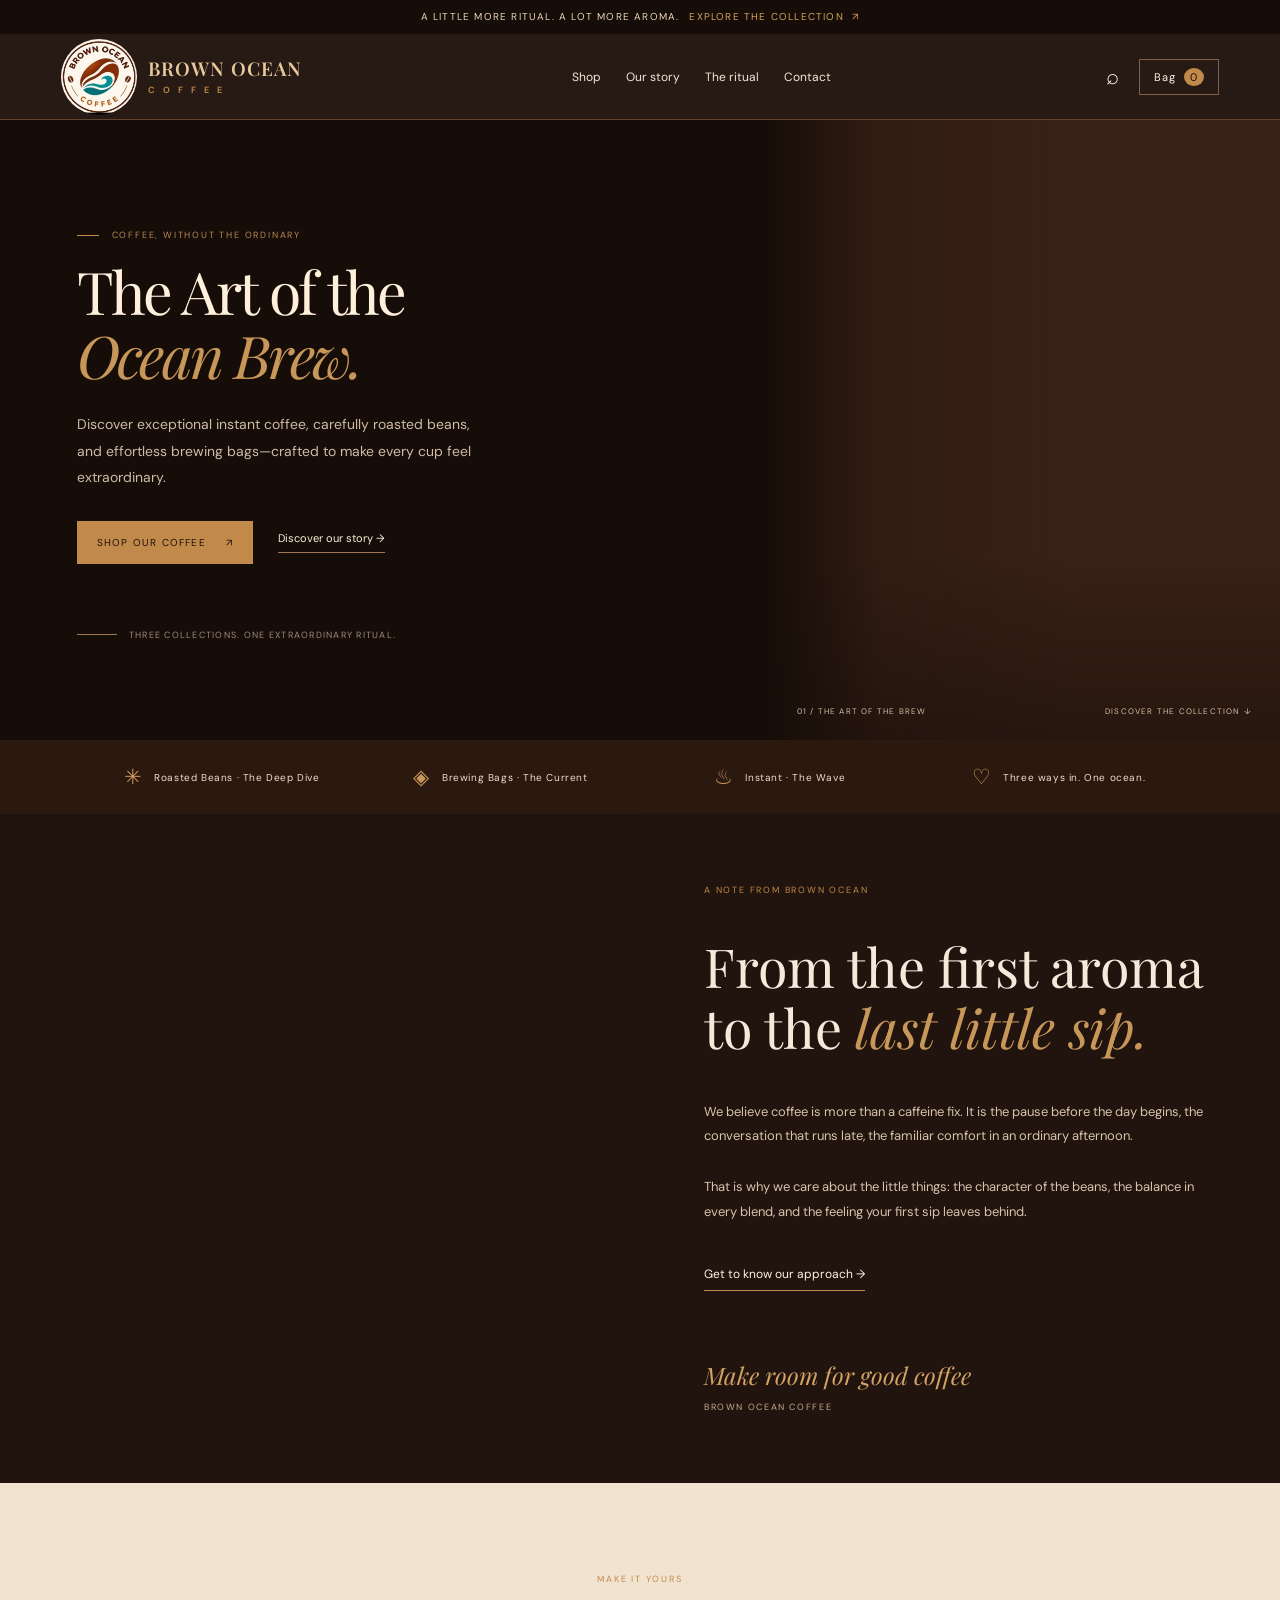
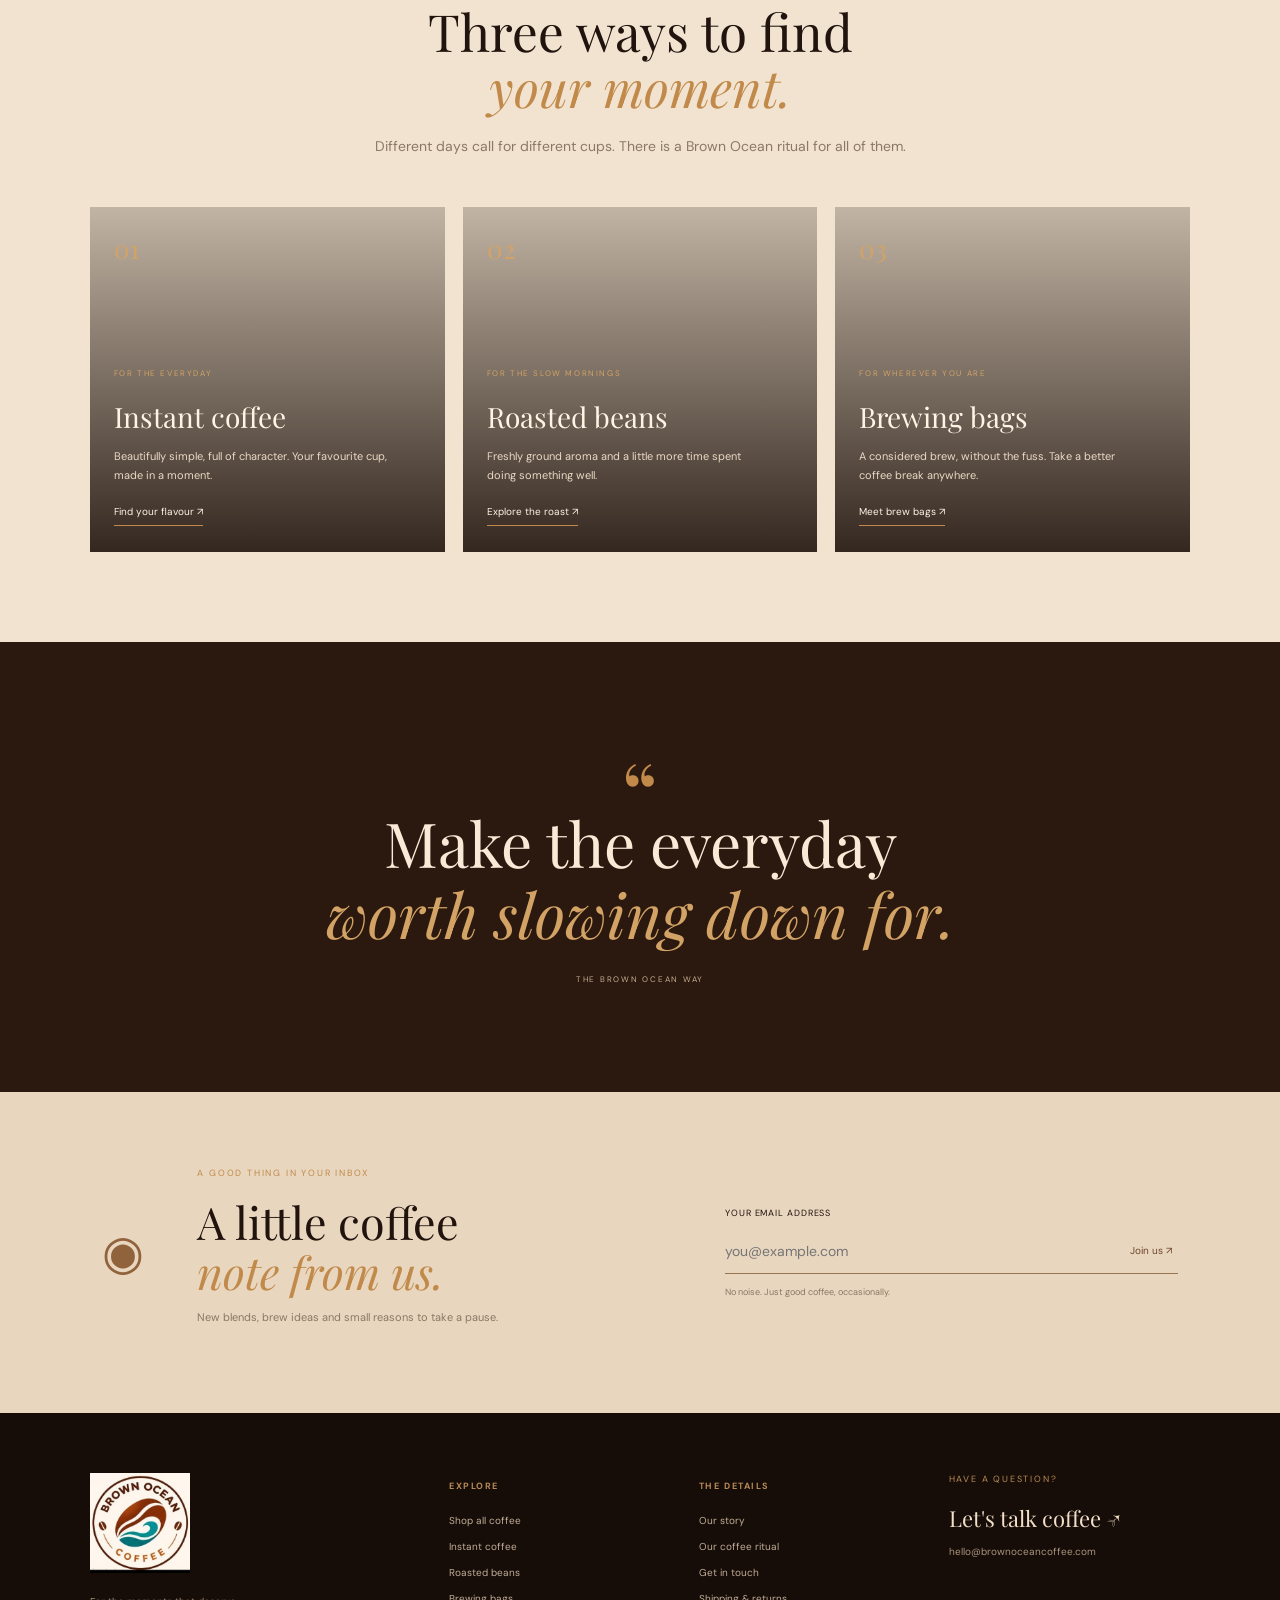
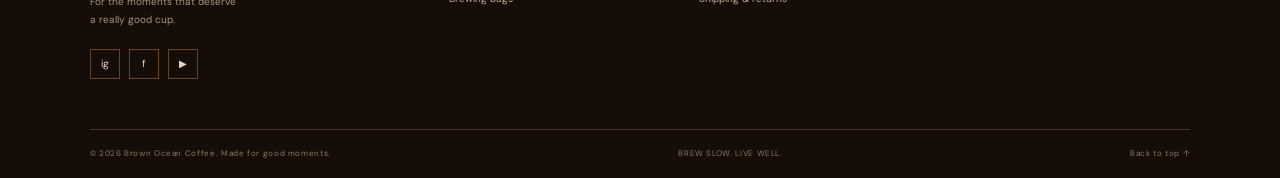
==== commit 693c377f: "i ahve added files" ====
--- a/index.html
+++ b/index.html
@@ -1,34 +1,114 @@
-<!doctype html><html lang="en"><head><meta charset="UTF-8"><meta name="viewport" content="width=device-width, initial-scale=1.0"><meta name="theme-color" content="#20120c"><meta name="description" content="The Brown Ocean Coffee — born deep, made bold."><title>Home | Brown Ocean Coffee</title><link rel="preconnect" href="https://fonts.googleapis.com"><link rel="preconnect" href="https://fonts.gstatic.com" crossorigin><link href="https://fonts.googleapis.com/css2?family=DM+Sans:wght@400;500;600;700&family=Playfair+Display:wght@400;500;600;700&display=swap" rel="stylesheet"><link rel="stylesheet" href="styles.css"><link rel="stylesheet" href="pages.css"></head><body>  <!-- Announcement Bar -->
+<!doctype html>
+<html lang="en">
+<head>
+  <meta charset="UTF-8">
+  <meta name="viewport" content="width=device-width, initial-scale=1.0">
+  <meta name="theme-color" content="#20120c">
+  <meta name="description" content="Brown Ocean Coffee — born deep, made bold. Discover roasted beans, brewing bags and instant coffee for a richer daily ritual.">
+  <meta property="og:title" content="Brown Ocean Coffee | Born Deep. Made Bold.">
+  <meta property="og:description" content="Three ways in. One ocean. Explore Brown Ocean Coffee.">
+  <meta property="og:type" content="website">
+  <title>Brown Ocean Coffee | Born Deep. Made Bold.</title>
+
+  <link rel="preconnect" href="https://fonts.googleapis.com">
+  <link rel="preconnect" href="https://fonts.gstatic.com" crossorigin>
+  <link href="https://fonts.googleapis.com/css2?family=DM+Sans:wght@400;500;600;700&family=Playfair+Display:wght@400;500;600;700&display=swap" rel="stylesheet">
+  <link rel="stylesheet" href="styles.css">
+  <link rel="stylesheet" href="pages.css">
+
+<style>
+/* Homepage editorial sections inspired by the supplied references */
+.home-story{display:grid;grid-template-columns:1fr 1fr;background:#21130d;color:#f4eadb;min-height:570px}
+.home-story-image{min-height:570px;background:linear-gradient(0deg,rgba(18,10,6,.08),rgba(18,10,6,.08)),url('https://images.unsplash.com/photo-1442512595331-e89e73853f31?auto=format&fit=crop&w=1400&q=90') center/cover no-repeat}
+.home-story-copy{display:flex;flex-direction:column;justify-content:center;padding:80px clamp(36px,6vw,110px)}
+.home-story-copy .eyebrow,.home-category-section .eyebrow,.home-newsletter .eyebrow{color:#c18a4a}
+.home-story-copy h2{font:400 clamp(38px,4.2vw,68px)/1.12 var(--serif);margin:22px 0 30px;max-width:620px}
+.home-story-copy h2 em{color:#c79759;font-weight:400}
+.home-story-copy p:not(.eyebrow){color:#d7c3ad;line-height:1.9;font-size:13px;max-width:680px}
+.home-story-link{display:inline-block;margin-top:28px;padding-bottom:8px;border-bottom:1px solid #c18a4a;color:#fff4e3;font-size:12px;width:max-content}
+.home-story-signoff{font:italic 24px var(--serif);color:#d3a365;margin-top:68px}
+.home-story-signoff small{display:block;font:9px var(--sans);letter-spacing:.18em;margin-top:10px;color:#c6ad91}
+.home-category-section{padding:90px 7%;background:#f1e3d0}
+.home-category-heading{text-align:center;margin:0 auto 48px;max-width:700px}
+.home-category-heading h2{font:400 clamp(38px,4vw,58px)/1.1 var(--serif);margin:18px 0}
+.home-category-heading h2 em{color:#c18a4a}
+.home-category-heading>p:last-child{color:#8c7867;line-height:1.8}
+.home-category-cards{display:grid;grid-template-columns:repeat(3,minmax(0,1fr));gap:18px}
+.home-category-card{position:relative;display:flex;flex-direction:column;justify-content:flex-end;min-height:345px;padding:26px 24px;color:#fff4e3;overflow:hidden;background:#21130d}
+.home-category-card:before{content:"";position:absolute;inset:0;background:linear-gradient(180deg,rgba(25,13,7,.22),rgba(25,13,7,.88));transition:transform .5s,opacity .5s}
+.home-category-card:hover:before{opacity:.82}
+.home-category-card>*{position:relative;z-index:1}
+.home-category-card:nth-child(1){background:url('https://images.unsplash.com/photo-1517701604599-bb29b565090c?auto=format&fit=crop&w=900&q=85') center/cover}
+.home-category-card:nth-child(2){background:url('https://images.unsplash.com/photo-1559525839-b184a4d698c7?auto=format&fit=crop&w=900&q=85') center/cover}
+.home-category-card:nth-child(3){background:url('https://images.unsplash.com/photo-1445116572660-236099ec97a0?auto=format&fit=crop&w=900&q=85') center/cover}
+.home-category-card .number{font:26px var(--serif);color:#d3a365;position:absolute;top:24px;left:24px}
+.home-category-card .eyebrow{font-size:8px;letter-spacing:.2em;color:#d3a365;margin:0 0 18px}
+.home-category-card h3{font:400 28px var(--serif);margin:0 0 12px}
+.home-category-card p{font-size:11px;line-height:1.7;color:#ead9c5;max-width:280px;margin:0 0 20px}
+.home-category-card .card-link{font-size:10px;border-bottom:1px solid #c18a4a;padding-bottom:7px;width:max-content}
+.home-quote{padding:85px 20px 90px}
+.home-newsletter{display:grid;grid-template-columns:70px 1fr 1fr;align-items:center;gap:25px;padding:75px 8%;background:#e8d6bf}
+.home-newsletter .newsletter-symbol{font-size:48px;color:#91633d}
+.home-newsletter h2{font:400 clamp(36px,3.5vw,48px)/1.1 var(--serif);margin:12px 0}
+.home-newsletter h2 em{color:#c18a4a}
+.home-newsletter .newsletter-description{font-size:11px;color:#8c7764;line-height:1.7}
+.home-newsletter form{padding-left:25px}
+.home-newsletter label{display:block;font-size:9px;letter-spacing:.1em;text-transform:uppercase;margin-bottom:10px}
+.home-newsletter .email-row{display:flex;border-bottom:1px solid #977452}
+.home-newsletter .email-row input{border:0;background:transparent;outline:none;padding:13px 0;flex:1;min-width:0;color:#21130d}
+.home-newsletter .email-row button{border:0;background:transparent;color:#6e452a;font-size:10px}
+.home-newsletter form small{display:block;color:#8b7865;margin-top:12px;font-size:9px}
+@media(max-width:800px){.home-story{grid-template-columns:1fr}.home-story-image{min-height:360px}.home-story-copy{padding:55px 7%}.home-story-signoff{margin-top:40px}.home-category-section{padding:65px 6%}.home-category-cards{grid-template-columns:1fr}.home-category-card{min-height:310px}.home-newsletter{grid-template-columns:1fr;padding:55px 7%;gap:12px}.home-newsletter .newsletter-symbol{display:none}.home-newsletter form{padding:0;margin-top:15px}}
+
+/* Final homepage spacing and story-section alignment */
+.home-story {
+  align-items: stretch;
+  overflow: hidden;
+  position: relative;
+  scroll-margin-top: 120px;
+}
+.home-story-image {
+  min-height: clamp(420px, 42vw, 650px);
+  background-position: center center;
+}
+.home-story-copy {
+  box-sizing: border-box;
+  min-width: 0;
+  padding: clamp(42px, 5.5vw, 88px) clamp(28px, 5vw, 82px);
+}
+.home-story-copy h2 {
+  max-width: 560px;
+}
+.home-category-section,
+.home-newsletter {
+  scroll-margin-top: 120px;
+}
+@media (max-width: 800px) {
+  .home-story-image { min-height: 360px; }
+  .home-story-copy { padding: 48px 7%; }
+}
+</style>
+
+</head>
+<body>
+  <a class="sr-only" href="#main-content">Skip to content</a>
+
   <div class="announcement">
     A little more ritual. A lot more aroma.
     <span>Explore the collection&nbsp; ↗</span>
   </div>
 
-  <!-- Header / Navbar -->
   <header class="site-header" id="top">
-
-    <!-- Brand Logo + Text -->
     <a class="brand" href="index.html" aria-label="Brown Ocean Coffee home">
-
-      <img
-        class="brand-logo"
-        src="./assets/images/brown-ocean-coffee-main-logo-cropped.png"
-        alt="Brown Ocean Coffee circular logo"
-      >
-
+      <img class="brand-logo" src="./assets/images/brown-ocean-coffee-main-logo-cropped.png" alt="Brown Ocean Coffee logo" width="58" height="58">
       <span class="brand-text">
         <span class="brand-name">BROWN OCEAN</span>
         <span class="brand-tagline">C O F F E E</span>
       </span>
-
     </a>
 
-    <!-- Mobile Menu -->
-    <button class="menu-toggle" aria-label="Open menu" aria-expanded="false">
-      ☰
-    </button>
-
-    <!-- Navigation -->
+    <button class="menu-toggle" type="button" aria-label="Open menu" aria-expanded="false">☰</button>
+
     <nav class="main-nav" aria-label="Main navigation">
       <a href="shop.html">Shop</a>
       <a href="our-story.html">Our story</a>
@@ -36,255 +116,186 @@
       <a href="contact.html">Contact</a>
     </nav>
 
-    <!-- Header Actions -->
     <div class="header-actions">
-
-      <button class="icon-btn search-open" aria-label="Search products">
-        ⌕
-      </button>
-
-      <button class="icon-btn account-btn" aria-label="Account">
-        ♙
-      </button>
-
-      <button class="cart-open" aria-label="Open cart">
-        Bag <span id="cart-count">0</span>
-      </button>
-
+      <button class="icon-btn search-open" type="button" aria-label="Search products">⌕</button>
+      <button class="cart-open" type="button" aria-label="Open shopping bag">Bag <span id="cart-count">0</span></button>
     </div>
-
   </header>
 
-<main><section class="hero home-hero"><div class="hero-copy reveal"><p class="eyebrow"><span></span> BORN DEEP. MADE BOLD.</p><h1>THE BROWN<br><em>OCEAN.</em></h1><p class="hero-kicker">Dive in. Don't dip a toe.</p><p class="hero-text">Most coffee asks you to wake up. We want you to rise. Dark. Deep. Bottomless. Not a morning habit. A force of nature.</p><div class="hero-actions"><a class="btn btn-gold" href="shop.html">Choose your vessel <span>↗</span></a><a class="text-link" href="our-story.html">Discover our story <span>→</span></a></div><div class="hero-note"><span class="note-line"></span><span>Three ways in. One ocean.</span></div></div><div class="hero-visual"><div class="hero-image"></div><div class="hero-caption"><span>THE BROWN OCEAN</span><span>STOP SIPPING. START SURGING.</span></div></div></section>
-<section class="trust-strip"><div><span class="trust-icon">✳</span><span>Roasted Beans · The Deep Dive</span></div><div><span class="trust-icon">◈</span><span>Brewing Bags · The Current</span></div><div><span class="trust-icon">♨</span><span>Instant · The Wave</span></div><div><span class="trust-icon">♡</span><span>Three ways in. One ocean.</span></div></section>
-<section class="section home-intro"><div class="section-heading"><div><p class="eyebrow">THE BROWN OCEAN</p><h2>Small coffee is for small ambitions.<br><em>Oceans are for going further.</em></h2></div><p class="section-intro">We named it The Brown Ocean because every cup should feel deep, warm and endlessly worth exploring.</p></div><div class="home-categories"><a href="shop.html#beans"><span>01 / THE DEEP DIVE</span><h3>Roasted Beans</h3><p>Fresh, loud, uncompromising.</p></a><a href="shop.html#bags"><span>02 / THE CURRENT</span><h3>Brewing Bags</h3><p>Drop it in. Steep it. Go.</p></a><a href="shop.html#instant"><span>03 / THE WAVE</span><h3>Instant Coffee</h3><p>Seconds to make. Impossible to ignore.</p></a></div></section>
-<section class="quote-section"><div class="quote-mark">“</div><blockquote>Stop sipping.<br><em>Start surging.</em></blockquote><p>THE BROWN OCEAN WAY</p></section></main>  <!-- Footer -->
+  <main id="main-content">
+    <section class="hero">
+      <div class="hero-copy reveal"><p class="eyebrow"><span></span> COFFEE, WITHOUT THE ORDINARY</p><h1>The Art of the<br><em>Ocean Brew.</em></h1><p class="hero-text">Discover exceptional instant coffee, carefully roasted beans, and effortless brewing bags—crafted to make every cup feel extraordinary.</p><div class="hero-actions"><a class="btn btn-gold" href="shop.html">Shop our coffee <span>↗</span></a><a class="text-link" href="our-story.html">Discover our story <span>→</span></a></div><div class="hero-note"><span class="note-line"></span><span>Three collections. One extraordinary ritual.</span></div></div>
+      <div class="hero-visual"><div class="hero-image"></div><div class="hero-caption"><span>01 / THE ART OF THE BREW</span><span>DISCOVER THE COLLECTION ↓</span></div></div>
+    </section>
+
+    <section class="trust-strip" aria-label="Our coffee collection">
+      <div><span class="trust-icon" aria-hidden="true">✳</span><span>Roasted Beans · The Deep Dive</span></div>
+      <div><span class="trust-icon" aria-hidden="true">◈</span><span>Brewing Bags · The Current</span></div>
+      <div><span class="trust-icon" aria-hidden="true">♨</span><span>Instant · The Wave</span></div>
+      <div><span class="trust-icon" aria-hidden="true">♡</span><span>Three ways in. One ocean.</span></div>
+    </section>
+
+    <section class="home-story" aria-labelledby="home-story-title">
+      <div class="home-story-image" role="img" aria-label="Coffee being carefully brewed using a pour-over method"></div>
+      <div class="home-story-copy">
+        <p class="eyebrow">A NOTE FROM BROWN OCEAN</p>
+        <h2 id="home-story-title">From the first aroma to the <em>last little sip.</em></h2>
+        <p>We believe coffee is more than a caffeine fix. It is the pause before the day begins, the conversation that runs late, the familiar comfort in an ordinary afternoon.</p>
+        <p>That is why we care about the little things: the character of the beans, the balance in every blend, and the feeling your first sip leaves behind.</p>
+        <a class="home-story-link" href="our-story.html">Get to know our approach →</a>
+        <div class="home-story-signoff">Make room for good coffee<small>BROWN OCEAN COFFEE</small></div>
+      </div>
+    </section>
+
+    <section class="home-category-section" aria-labelledby="home-category-title">
+      <div class="home-category-heading">
+        <p class="eyebrow">MAKE IT YOURS</p>
+        <h2 id="home-category-title">Three ways to find<br><em>your moment.</em></h2>
+        <p>Different days call for different cups. There is a Brown Ocean ritual for all of them.</p>
+      </div>
+      <div class="home-category-cards">
+        <a class="home-category-card" href="shop.html#shop">
+          <span class="number">01</span><p class="eyebrow">FOR THE EVERYDAY</p>
+          <h3>Instant coffee</h3><p>Beautifully simple, full of character. Your favourite cup, made in a moment.</p><span class="card-link">Find your flavour ↗</span>
+        </a>
+        <a class="home-category-card" href="shop.html#shop">
+          <span class="number">02</span><p class="eyebrow">FOR THE SLOW MORNINGS</p>
+          <h3>Roasted beans</h3><p>Freshly ground aroma and a little more time spent doing something well.</p><span class="card-link">Explore the roast ↗</span>
+        </a>
+        <a class="home-category-card" href="shop.html#shop">
+          <span class="number">03</span><p class="eyebrow">FOR WHEREVER YOU ARE</p>
+          <h3>Brewing bags</h3><p>A considered brew, without the fuss. Take a better coffee break anywhere.</p><span class="card-link">Meet brew bags ↗</span>
+        </a>
+      </div>
+    </section>
+
+    <section class="quote-section" aria-label="The Brown Ocean philosophy">
+      <div class="quote-mark" aria-hidden="true">“</div>
+      <blockquote>Make the everyday<br><em>worth slowing down for.</em></blockquote>
+      <p>THE BROWN OCEAN WAY</p>
+    </section>
+
+    <section class="home-newsletter" aria-labelledby="home-newsletter-title">
+      <div class="newsletter-symbol" aria-hidden="true">◉</div>
+      <div>
+        <p class="eyebrow">A GOOD THING IN YOUR INBOX</p>
+        <h2 id="home-newsletter-title">A little coffee<br><em>note from us.</em></h2>
+        <p class="newsletter-description">New blends, brew ideas and small reasons to take a pause.</p>
+      </div>
+      <form id="newsletter-form">
+        <label for="email">YOUR EMAIL ADDRESS</label>
+        <div class="email-row"><input id="email" type="email" placeholder="you@example.com" required><button type="submit">Join us ↗</button></div>
+        <small id="newsletter-message" aria-live="polite">No noise. Just good coffee, occasionally.</small>
+      </form>
+    </section>
+  </main>
+
   <footer class="site-footer" id="footer">
-
     <div class="footer-main">
-
       <div class="footer-brand">
-
         <a class="brand brand-light" href="index.html" aria-label="Brown Ocean Coffee home">
-
-          <img
-            class="brand-logo footer-logo"
-            src="./assets/images/brown-ocean-coffee-main-logo-cropped.png"
-            alt="Brown Ocean Coffee logo"
-          >
-
+          <img class="brand-logo footer-logo" src="./assets/images/brown-ocean-coffee-main-logo-cropped.png" alt="Brown Ocean Coffee logo" loading="lazy">
         </a>
-
-        <p>
-          For the moments that deserve<br>
-          a really good cup.
-        </p>
-
+        <p>For the moments that deserve<br>a really good cup.</p>
         <div class="social-links">
           <a href="contact.html" aria-label="Instagram">ig</a>
           <a href="contact.html" aria-label="Facebook">f</a>
           <a href="contact.html" aria-label="YouTube">▶</a>
         </div>
-
       </div>
 
       <div class="footer-col">
-
         <h4>EXPLORE</h4>
-
         <a href="shop.html">Shop all coffee</a>
-        <a href="shop.html" data-jump-filter="instant">Instant coffee</a>
-        <a href="shop.html" data-jump-filter="beans">Roasted beans</a>
-        <a href="shop.html" data-jump-filter="bags">Brewing bags</a>
-
+        <a href="shop.html#shop">Instant coffee</a>
+        <a href="shop.html#shop">Roasted beans</a>
+        <a href="shop.html#shop">Brewing bags</a>
       </div>
 
       <div class="footer-col">
-
         <h4>THE DETAILS</h4>
-
         <a href="our-story.html">Our story</a>
         <a href="ritual.html">Our coffee ritual</a>
         <a href="mailto:hello@brownoceancoffee.com">Get in touch</a>
-        <a href="contact.html">Shipping & returns</a>
-
+        <a href="contact.html">Shipping &amp; returns</a>
       </div>
 
       <div class="footer-contact">
-
         <p class="eyebrow">HAVE A QUESTION?</p>
-
-        <a class="footer-email" href="mailto:hello@brownoceancoffee.com">
-          Let's talk coffee ↗
-        </a>
-
+        <a class="footer-email" href="mailto:hello@brownoceancoffee.com">Let's talk coffee ↗</a>
         <p>hello@brownoceancoffee.com</p>
-
-      </div>
-
+      </div>
     </div>
 
     <div class="footer-bottom">
-
-      <span>
-        © <span id="year"></span> Brown Ocean Coffee.
-        Made for good moments.
-      </span>
-
+      <span>© <span id="year"></span> Brown Ocean Coffee. Made for good moments.</span>
       <span>BREW SLOW. LIVE WELL.</span>
-
-      <a href="index.html" aria-current="page">Back to top ↑</a>
-
+      <a href="#top">Back to top ↑</a>
     </div>
-
   </footer>
 
-  <!-- Toast -->
   <div class="toast" id="toast" role="status" aria-live="polite"></div>
 
-  <!-- Cart Overlay -->
-  <div class="cart-overlay" id="cart-overlay">
-
+  <div class="cart-overlay" id="cart-overlay" aria-hidden="true">
     <aside class="cart-drawer" aria-label="Shopping bag">
-
       <div class="drawer-head">
-
-        <div>
-          <p class="eyebrow">YOUR LITTLE COLLECTION</p>
-          <h3>Your bag <span id="drawer-count">(0)</span></h3>
-        </div>
-
-        <button class="drawer-close" aria-label="Close cart">×</button>
-
-      </div>
-
+        <div><p class="eyebrow">YOUR LITTLE COLLECTION</p><h3>Your bag <span id="drawer-count">(0)</span></h3></div>
+        <button class="drawer-close" type="button" aria-label="Close cart">×</button>
+      </div>
       <div class="cart-items" id="cart-items">
-
-        <div class="empty-cart">
-          Your bag is taking a quiet moment.<br>
-          <a href="#shop" class="drawer-close-link">
-            Find your coffee →
-          </a>
-        </div>
-
-      </div>
-
+        <div class="empty-cart">Your bag is taking a quiet moment.<br><a href="shop.html" class="drawer-close-link">Find your coffee →</a></div>
+      </div>
       <div class="cart-summary">
-
-        <div>
-          <span>Subtotal</span>
-          <strong id="cart-subtotal">₹0</strong>
-        </div>
-
+        <div><span>Subtotal</span><strong id="cart-subtotal">₹0</strong></div>
         <small>Shipping calculated at checkout.</small>
-
-        <button class="btn btn-gold checkout-btn" id="checkout-btn">
-          Continue to checkout ↗
-        </button>
-
-        <p class="demo-note">
-          Demo storefront — checkout is not connected yet.
-        </p>
-
-      </div>
-
+        <button class="btn btn-gold checkout-btn" id="checkout-btn" type="button">Continue to checkout ↗</button>
+        <p class="demo-note">Demo storefront — checkout is not connected yet.</p>
+      </div>
     </aside>
-
-  </div>
-
-  <!-- Search Overlay -->
-  <div class="search-overlay" id="search-overlay">
-
+  </div>
+
+  <div class="search-overlay" id="search-overlay" aria-hidden="true">
     <div class="search-box">
-
-      <button class="search-close" aria-label="Close search">×</button>
-
+      <button class="search-close" type="button" aria-label="Close search">×</button>
       <p class="eyebrow">FIND YOUR FAVOURITE</p>
-
-      <label for="search-input">
-        What are you in the mood for?
-      </label>
-
-      <input
-        id="search-input"
-        placeholder="Try hazelnut, roast, brew bags…"
-      >
-
+      <label for="search-input">What are you in the mood for?</label>
+      <input id="search-input" type="search" placeholder="Try hazelnut, roast, brew bags…" autocomplete="off">
       <div id="search-results"></div>
-
     </div>
-
-  </div>
-
-  <!-- Product Modal -->
+  </div>
+
   <div class="product-modal" id="product-modal" aria-hidden="true">
-
     <div class="product-modal-backdrop" data-close-product></div>
-
-    <section
-      class="product-modal-card"
-      role="dialog"
-      aria-modal="true"
-      aria-labelledby="modal-product-name"
-    >
-
-      <button
-        class="product-modal-close"
-        data-close-product
-        aria-label="Close product details"
-      >
-        ×
-      </button>
-
-      <div class="modal-product-image">
-        <img id="modal-product-image" src="" alt="">
-      </div>
-
+    <section class="product-modal-card" role="dialog" aria-modal="true" aria-labelledby="modal-product-name">
+      <button class="product-modal-close" type="button" data-close-product aria-label="Close product details">×</button>
+      <div class="modal-product-image"><img id="modal-product-image" src="" alt=""></div>
       <div class="modal-product-copy">
-
         <p class="eyebrow" id="modal-product-category"></p>
-
         <h2 id="modal-product-name"></h2>
-
-        <p class="modal-rating">
-          ★★★★★ <span>Thoughtfully selected coffee</span>
-        </p>
-
+        <p class="modal-rating">★★★★★ <span>Thoughtfully selected coffee</span></p>
         <p id="modal-product-description"></p>
-
         <div class="modal-price" id="modal-product-price"></div>
-
         <label for="modal-size">Choose your size</label>
         <select id="modal-size"></select>
-
         <label for="modal-qty">Quantity</label>
-
         <div class="modal-quantity">
-
-          <button type="button" id="modal-qty-minus" aria-label="Decrease quantity">
-            −
-          </button>
-
+          <button type="button" id="modal-qty-minus" aria-label="Decrease quantity">−</button>
           <input id="modal-qty" type="number" min="1" value="1">
-
-          <button type="button" id="modal-qty-plus" aria-label="Increase quantity">
-            +
-          </button>
-
+          <button type="button" id="modal-qty-plus" aria-label="Increase quantity">+</button>
         </div>
-
-        <button class="btn btn-gold modal-add" id="modal-add-to-cart">
-          Add to bag ↗
-        </button>
-
-        <p class="modal-footnote">
-          Secure checkout will be available once payments are connected.
-        </p>
-
-      </div>
-
-    </section>
-
-  </div>
-
-<script src="pages.js"></script></body></html>+        <button class="btn btn-gold modal-add" id="modal-add-to-cart" type="button">Add to bag ↗</button>
+        <p class="modal-footnote">Secure checkout will be available once payments are connected.</p>
+      </div>
+    </section>
+  </div>
+
+  <!-- Hidden hooks required by the shared storefront script on pages without a product grid. -->
+  <div class="sr-only" aria-hidden="true">
+    <div class="category-tabs"><button class="category-tab active" data-filter="all">All</button></div>
+    <div class="product-grid" id="product-grid"></div>
+    <button id="show-all" type="button">Show all</button>
+  </div>
+
+  <script src="app.js" defer></script>
+</body>
+</html>
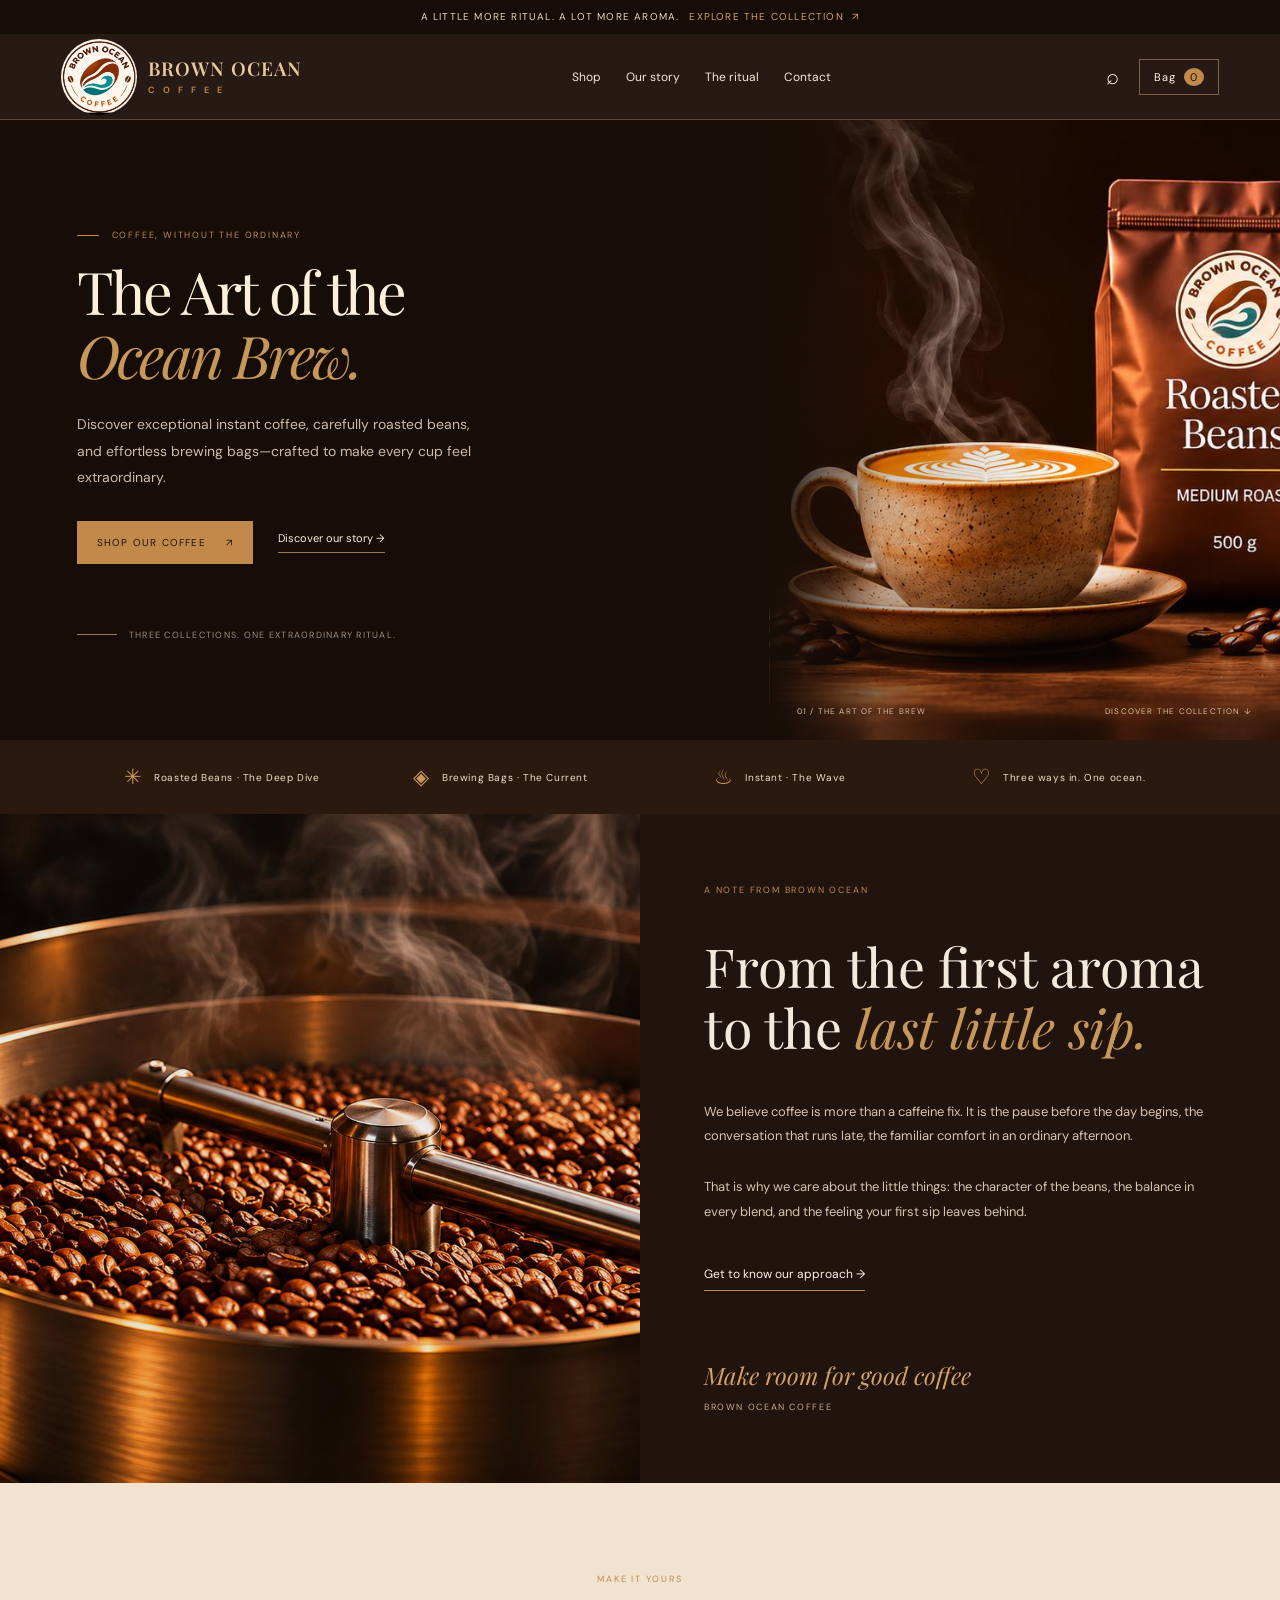
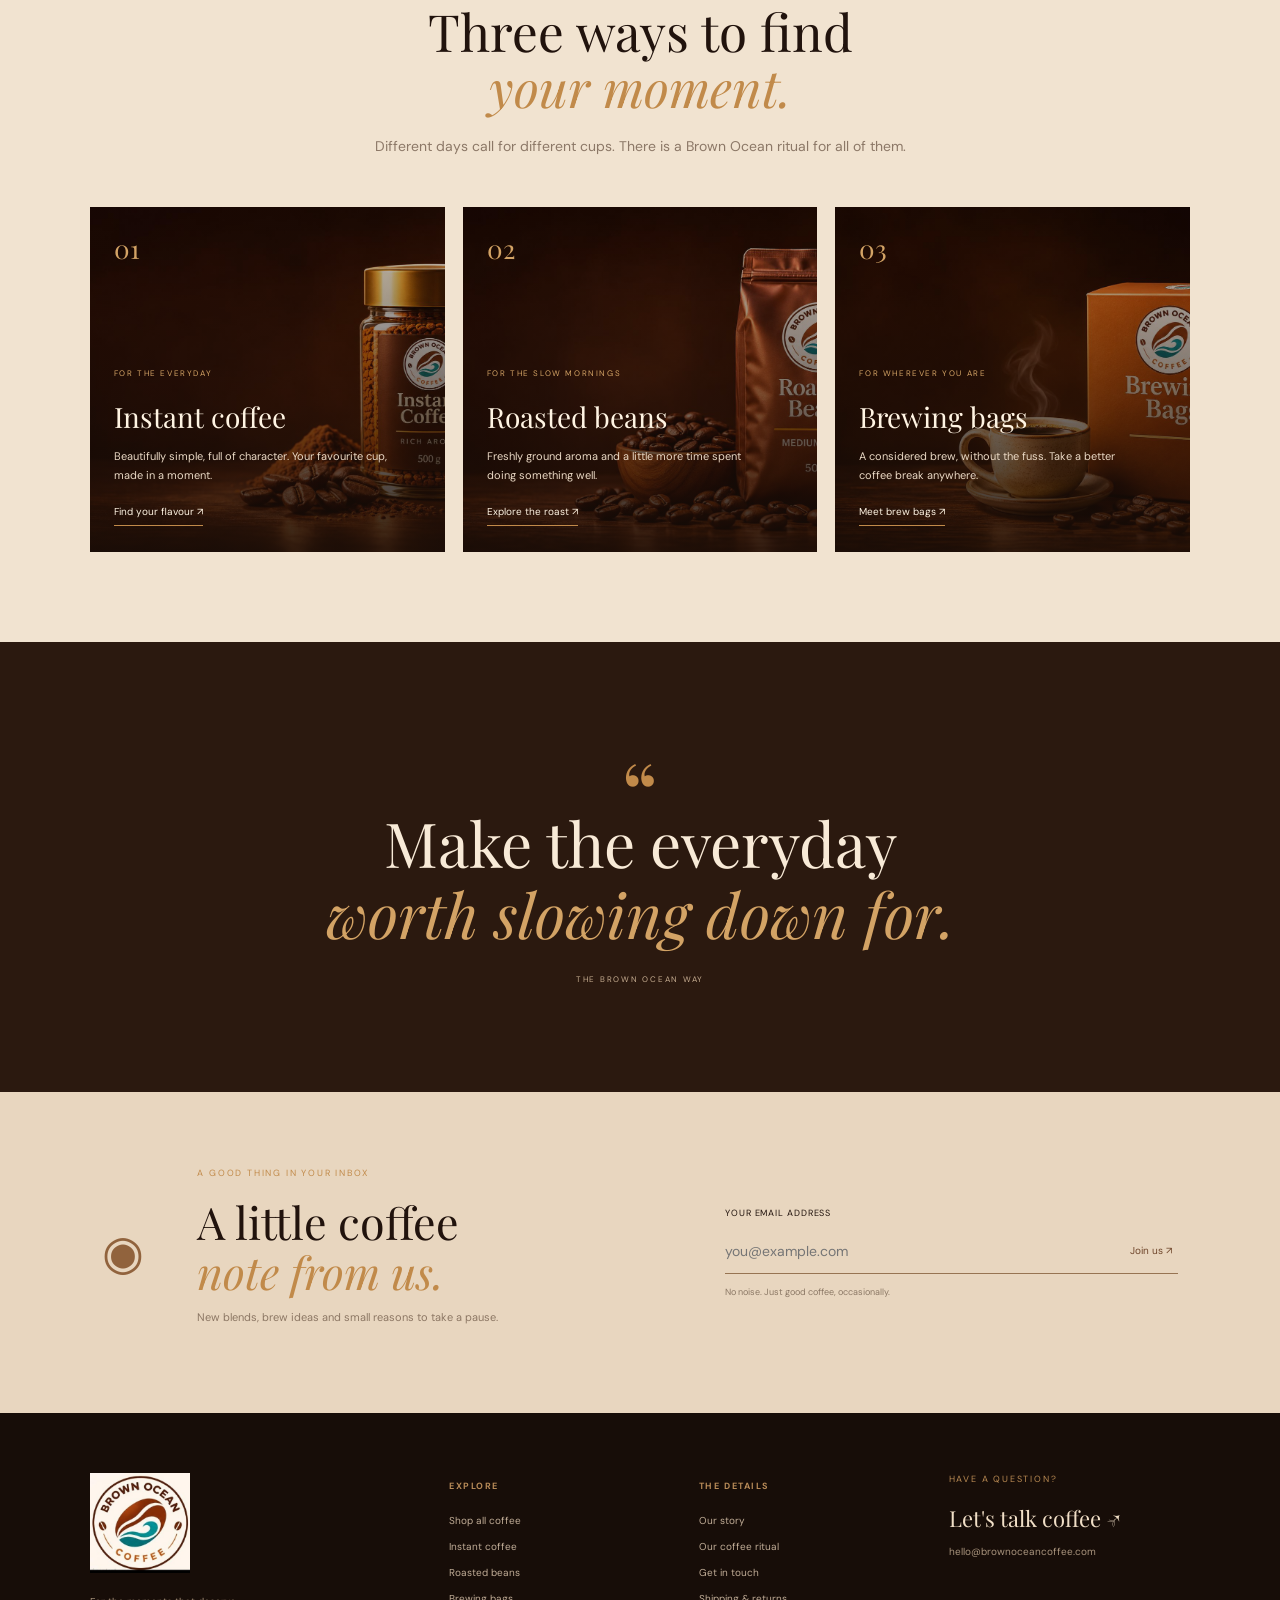
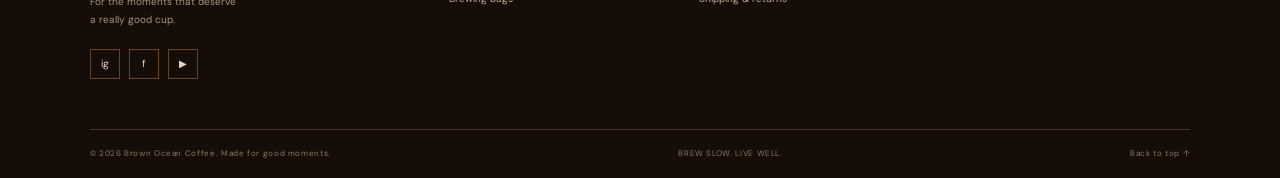
==== commit c0c3bae4: "i have updated new -code" ====
--- a/index.html
+++ b/index.html
@@ -19,7 +19,7 @@
 <style>
 /* Homepage editorial sections inspired by the supplied references */
 .home-story{display:grid;grid-template-columns:1fr 1fr;background:#21130d;color:#f4eadb;min-height:570px}
-.home-story-image{min-height:570px;background:linear-gradient(0deg,rgba(18,10,6,.08),rgba(18,10,6,.08)),url('https://images.unsplash.com/photo-1442512595331-e89e73853f31?auto=format&fit=crop&w=1400&q=90') center/cover no-repeat}
+.home-story-image{min-height:570px;background:linear-gradient(0deg,rgba(18,10,6,.08),rgba(18,10,6,.08)),url('./local-images/beans-2.jpeg') center/cover no-repeat}
 .home-story-copy{display:flex;flex-direction:column;justify-content:center;padding:80px clamp(36px,6vw,110px)}
 .home-story-copy .eyebrow,.home-category-section .eyebrow,.home-newsletter .eyebrow{color:#c18a4a}
 .home-story-copy h2{font:400 clamp(38px,4.2vw,68px)/1.12 var(--serif);margin:22px 0 30px;max-width:620px}
@@ -38,9 +38,9 @@
 .home-category-card:before{content:"";position:absolute;inset:0;background:linear-gradient(180deg,rgba(25,13,7,.22),rgba(25,13,7,.88));transition:transform .5s,opacity .5s}
 .home-category-card:hover:before{opacity:.82}
 .home-category-card>*{position:relative;z-index:1}
-.home-category-card:nth-child(1){background:url('https://images.unsplash.com/photo-1517701604599-bb29b565090c?auto=format&fit=crop&w=900&q=85') center/cover}
-.home-category-card:nth-child(2){background:url('https://images.unsplash.com/photo-1559525839-b184a4d698c7?auto=format&fit=crop&w=900&q=85') center/cover}
-.home-category-card:nth-child(3){background:url('https://images.unsplash.com/photo-1445116572660-236099ec97a0?auto=format&fit=crop&w=900&q=85') center/cover}
+.home-category-card:nth-child(1){background:url('./local-images/image-4.jpeg') center/cover}
+.home-category-card:nth-child(2){background:url('./local-images/image-5.jpeg') center/cover}
+.home-category-card:nth-child(3){background:url('./local-images/image-6.jpeg') center/cover}
 .home-category-card .number{font:26px var(--serif);color:#d3a365;position:absolute;top:24px;left:24px}
 .home-category-card .eyebrow{font-size:8px;letter-spacing:.2em;color:#d3a365;margin:0 0 18px}
 .home-category-card h3{font:400 28px var(--serif);margin:0 0 12px}
--- a/styles.css
+++ b/styles.css
@@ -1,4 +1,4 @@
-:root{--ink:#21130d;--dark:#170d08;--brown:#4a2d1f;--caramel:#c18a4a;--cream:#f4eadb;--paper:#fffaf2;--muted:#8c7867;--line:#dfd0bd;--serif:'Playfair Display',Georgia,serif;--sans:'DM Sans',Arial,sans-serif}*{box-sizing:border-box}html{scroll-behavior:smooth}body{margin:0;background:var(--paper);color:var(--ink);font-family:var(--sans);font-size:14px}a{color:inherit;text-decoration:none}button,input,select{font:inherit}button{cursor:pointer}.announcement{background:var(--dark);color:#e9d4b6;padding:10px 5%;font-size:10px;letter-spacing:.12em;text-transform:uppercase;display:flex;justify-content:center;gap:10px}.announcement span{color:#d5a35f}.site-header{height:76px;padding:0 5%;display:flex;align-items:center;justify-content:space-between;background:#21130df7;color:#fff4e3;position:sticky;top:0;z-index:20;border-bottom:1px solid #62452f}.brand{display:flex;align-items:center;gap:10px;color:#f1d5a0}.brand-mark{font-size:34px;line-height:1;color:#d9a65e}.brand-name{font-size:11px;letter-spacing:.13em;font-weight:700}.brand-name small{display:block;font-size:8px;letter-spacing:.35em;margin-top:3px}.main-nav,.header-actions{display:flex;align-items:center;gap:27px}.main-nav a{font-size:12px;color:#f5e7d7}.main-nav a:hover{color:#d9a65e}.header-actions{gap:14px}.icon-btn,.cart-open,.menu-toggle{background:none;border:0;color:inherit}.icon-btn{font-size:22px}.cart-open{border:1px solid #806046;padding:10px 14px;font-size:11px;letter-spacing:.06em}.cart-open span{background:var(--caramel);color:#21130d;border-radius:50%;padding:2px 6px;margin-left:5px}.menu-toggle{display:none;font-size:22px}.hero{background:var(--dark);color:#fff0db;min-height:600px;display:grid;grid-template-columns:.82fr 1.18fr;padding-left:7%;overflow:hidden}.hero-copy{padding:90px 30px 70px 0;align-self:center;position:relative;z-index:1}.eyebrow{font-size:9px;letter-spacing:.2em;text-transform:uppercase;color:#b98a53;margin:0 0 18px}.eyebrow span{display:inline-block;width:22px;height:1px;background:var(--caramel);vertical-align:middle;margin-right:9px}.hero h1{font:clamp(56px,7vw,100px)/.98 var(--serif);font-weight:400;letter-spacing:-.045em;margin:0 0 26px}.hero h1 em,.section-heading h2 em,.story-copy h2 em,.ritual-top h2 em,.newsletter h2 em,blockquote em{color:#c79759;font-weight:400}.hero-text{max-width:370px;color:#cdbba8;line-height:1.9;font-size:14px}.hero-actions{display:flex;align-items:center;gap:25px;margin-top:30px}.btn{display:inline-flex;align-items:center;justify-content:center;gap:20px;border:0;padding:15px 20px;font-size:10px;letter-spacing:.12em;text-transform:uppercase}.btn-gold{background:var(--caramel);color:#1e110a}.btn-gold:hover{background:#d8ab70}.text-link{font-size:11px;border-bottom:1px solid #9d7852;padding-bottom:7px}.hero-note{display:flex;align-items:center;gap:12px;margin-top:65px;color:#9f8b78;font-size:9px;letter-spacing:.14em;text-transform:uppercase}.note-line{height:1px;width:40px;background:#9d7852}.hero-visual{min-height:600px;position:relative;background:#382116}.hero-image{position:absolute;inset:0;background:linear-gradient(90deg,#170d08 0%,#170d0833 22%,#170d0800 60%),linear-gradient(0deg,#170d0888,transparent 30%),url('https://images.unsplash.com/photo-1495474472287-4d71bcdd2085?auto=format&fit=crop&w=1500&q=90') center/cover}.hero-stamp{position:absolute;right:9%;top:17%;width:145px;height:145px;border:1px solid #d6ad74;border-radius:50%;display:flex;flex-direction:column;align-items:center;justify-content:center;text-align:center;color:#e7c99e;transform:rotate(9deg);background:#21130d66}.hero-stamp span{font-size:7px;letter-spacing:.17em}.hero-stamp strong{font:25px/.95 var(--serif);margin:8px 0}.hero-caption{position:absolute;bottom:24px;left:28px;right:28px;display:flex;justify-content:space-between;color:#d4bfa5;font-size:8px;letter-spacing:.15em}.trust-strip{display:grid;grid-template-columns:repeat(4,1fr);background:#2b190f;color:#f0dfc9;padding:23px 7%;gap:15px}.trust-strip>div{display:flex;justify-content:center;align-items:center;gap:12px;font-size:10px;letter-spacing:.06em}.trust-icon{color:#c89656;font-size:21px}.section{padding:105px 7%}.section-heading{display:flex;justify-content:space-between;align-items:end;gap:30px;margin-bottom:42px}.section-heading h2,.story-copy h2,.ritual-top h2,.newsletter h2{font:clamp(38px,4vw,58px)/1.08 var(--serif);font-weight:400;margin:0}.section-heading h2 em{color:#9e7145}.section-intro{max-width:330px;line-height:1.8;color:var(--muted);margin:0 0 5px}.category-tabs{display:flex;gap:25px;border-bottom:1px solid var(--line);margin-bottom:28px;overflow:auto}.category-tab{white-space:nowrap;background:none;border:0;padding:0 0 15px;color:#897666;font-size:11px}.category-tab span{font-size:9px;color:#b18a5f;margin-left:5px}.category-tab.active{border-bottom:2px solid #7a4c2b;color:var(--ink)}.product-grid{display:grid;grid-template-columns:repeat(4,minmax(0,1fr));gap:22px}.product-card{min-width:0}.product-photo{height:285px;background:#ead9c2;position:relative;overflow:hidden;cursor:pointer}.product-photo img{width:100%;height:100%;object-fit:cover;transition:transform .7s}.product-card:hover .product-photo img{transform:scale(1.06)}.product-badge{position:absolute;left:12px;top:12px;background:#f5e7d4;padding:7px 9px;font-size:8px;letter-spacing:.1em;text-transform:uppercase}.quick-view{position:absolute;bottom:10px;left:10px;right:10px;background:#21130de8;color:#fff0db;border:0;padding:12px;text-transform:uppercase;font-size:9px;letter-spacing:.12em;opacity:0;transform:translateY(8px);transition:.25s}.product-card:hover .quick-view{opacity:1;transform:none}.product-info{padding:15px 2px}.product-type{color:#9c7955;font-size:8px;letter-spacing:.15em;text-transform:uppercase}.product-title-row{display:flex;justify-content:space-between;gap:8px;align-items:start;margin:7px 0}.product-title{font:19px var(--serif);margin:0;font-weight:400}.product-price{font-size:12px;font-weight:600;white-space:nowrap}.product-desc{color:#8a7868;font-size:10px;line-height:1.6;margin:7px 0 12px}.product-bottom{display:flex;align-items:center;justify-content:space-between}.rating{font-size:10px;color:#b07c3e;letter-spacing:1px}.add-btn{border:1px solid #a77b4c;background:transparent;color:#4b2c1a;padding:9px 12px;font-size:9px;text-transform:uppercase;letter-spacing:.08em}.add-btn:hover{background:#4b2c1a;color:#fff}.shop-bottom{display:flex;justify-content:space-between;align-items:center;margin-top:40px;color:#9a8068;font-size:9px;letter-spacing:.14em}.underlined-btn{background:none;border:0;border-bottom:1px solid #9c7149;padding:0 0 8px;color:#4d2c1a;font-size:10px;letter-spacing:.08em}.story-section{display:grid;grid-template-columns:1fr 1fr;background:#21130d;color:#f6e8d5}.story-photo{min-height:610px;position:relative;background:linear-gradient(0deg,#21130d99,transparent 35%),url('https://images.unsplash.com/photo-1442512595331-e89e73853f31?auto=format&fit=crop&w=1100&q=85') center/cover}.photo-label{position:absolute;bottom:25px;left:7%;font-size:9px;letter-spacing:.16em}.photo-label span{color:#c18a4a}.story-copy{padding:90px 12%;align-self:center}.story-copy h2{font-size:clamp(40px,4vw,59px);margin-bottom:28px}.story-copy>p:not(.eyebrow){color:#c5b19c;line-height:1.9;font-size:12px}.story-copy .text-link{display:inline-block;margin-top:20px}.signature{font:italic 20px var(--serif);margin-top:55px;color:#d4a66a}.signature span{display:block;font:9px var(--sans);letter-spacing:.15em;text-transform:uppercase;margin-top:10px;color:#b5a08a}.ritual-section{padding:105px 7%;background:#f0e3d1}.ritual-top{text-align:center;max-width:550px;margin:0 auto 50px}.ritual-top h2{font-size:52px}.ritual-top>p:last-child{color:#887361;line-height:1.8}.ritual-cards{display:grid;grid-template-columns:repeat(3,1fr);gap:18px}.ritual-card{min-height:360px;padding:25px;display:flex;flex-direction:column;justify-content:space-between;color:#f8ead7;background:#2b190f;position:relative;overflow:hidden}.ritual-card:before{content:'';position:absolute;inset:0;background-size:cover;background-position:center;opacity:.48;transition:transform .5s}.ritual-card:hover:before{transform:scale(1.05)}.ritual-instant:before{background-image:linear-gradient(0deg,#1d1009,transparent),url('https://images.unsplash.com/photo-1517701604599-bb29b565090c?auto=format&fit=crop&w=700&q=80')}.ritual-beans:before{background-image:linear-gradient(0deg,#1d1009,transparent),url('https://images.unsplash.com/photo-1559525839-b184a4d698c7?auto=format&fit=crop&w=700&q=80')}.ritual-bags:before{background-image:linear-gradient(0deg,#1d1009,transparent),url('https://images.unsplash.com/photo-1445116572660-236099ec97a0?auto=format&fit=crop&w=700&q=80')}.ritual-number,.ritual-card>div:last-child{position:relative;z-index:1}.ritual-number{font:34px var(--serif);color:#d9ac72}.ritual-card h3{font:30px var(--serif);font-weight:400;margin:7px 0}.ritual-card p:not(.eyebrow){font-size:11px;color:#d5c0a9;line-height:1.7;max-width:280px}.ritual-card a{font-size:10px;display:inline-block;border-bottom:1px solid #c18a4a;padding-bottom:7px;margin-top:12px}.quote-section{text-align:center;padding:90px 20px 100px;background:#2b190f;color:#f8ead7;position:relative;overflow:hidden}.quote-mark{font:90px var(--serif);color:#c18a4a;height:60px}.quote-section blockquote{font:clamp(35px,5vw,62px)/1.15 var(--serif);margin:15px 0 25px}.quote-section blockquote em{color:#d3a365}.quote-section>p{font-size:8px;letter-spacing:.22em;color:#c6ad91}.quote-decoration{position:absolute;width:220px;height:220px;border:1px solid #8b603a;border-radius:50%;right:-90px;top:20px;opacity:.3}.newsletter{display:grid;grid-template-columns:70px 1fr 1fr;align-items:center;gap:25px;padding:75px 8%;background:#e8d6bf}.newsletter-symbol{font-size:48px;color:#91633d}.newsletter h2{font-size:42px}.newsletter>div:nth-child(2)>p:last-child{color:#8c7764;font-size:11px;line-height:1.7}.newsletter form{padding-left:25px}.newsletter label{display:block;font-size:9px;letter-spacing:.1em;text-transform:uppercase;margin-bottom:10px}.email-row{display:flex;border-bottom:1px solid #977452}.email-row input{border:0;background:transparent;outline:none;padding:13px 0;flex:1;min-width:0}.email-row button{border:0;background:transparent;color:#6e452a;font-size:10px}.newsletter form small{display:block;color:#8b7865;margin-top:12px;font-size:9px}.site-footer{background:#170d08;color:#e8d6bf;padding:60px 7% 20px}.footer-main{display:grid;grid-template-columns:1.5fr 1fr 1fr 1.1fr;gap:30px;padding-bottom:50px}.brand-light{margin-bottom:20px}.footer-brand>p,.footer-contact>p:not(.eyebrow){font-size:10px;color:#a9947d;line-height:1.8}.social-links{display:flex;gap:9px;margin-top:20px}.social-links a{border:1px solid #63452f;width:30px;height:30px;display:grid;place-items:center;font-size:10px}.footer-col h4{font-size:9px;letter-spacing:.17em;color:#b88b58;margin:7px 0 22px}.footer-col a{display:block;color:#c1ad97;font-size:10px;margin:13px 0}.footer-email{font:22px var(--serif);color:#f1dfc7}.footer-bottom{border-top:1px solid #4c3424;padding-top:18px;display:flex;justify-content:space-between;gap:15px;color:#8d7863;font-size:8px;letter-spacing:.08em}.toast{position:fixed;bottom:25px;left:50%;transform:translate(-50%,20px);opacity:0;pointer-events:none;background:#21130d;color:#fff0db;padding:14px 20px;z-index:60;font-size:11px;transition:.25s}.toast.show{opacity:1;transform:translate(-50%,0)}.cart-overlay,.search-overlay,.product-modal{position:fixed;inset:0;z-index:50;visibility:hidden;opacity:0;transition:.25s}.cart-overlay.open,.search-overlay.open,.product-modal.open{visibility:visible;opacity:1}.cart-overlay,.search-overlay{background:#120903a8}.cart-drawer{position:absolute;right:0;top:0;height:100%;width:min(440px,100%);background:var(--paper);padding:28px;display:flex;flex-direction:column;transform:translateX(100%);transition:.3s}.cart-overlay.open .cart-drawer{transform:none}.drawer-head{display:flex;justify-content:space-between;border-bottom:1px solid var(--line);padding-bottom:18px}.drawer-head .eyebrow{margin-bottom:8px}.drawer-head h3{font:30px var(--serif);font-weight:400;margin:0}.drawer-close,.search-close,.product-modal-close{border:0;background:none;font-size:28px;align-self:start}.cart-items{flex:1;overflow:auto;padding:15px 0}.empty-cart{color:#8b7764;line-height:2;text-align:center;margin-top:70px}.drawer-close-link{color:#79502e;border-bottom:1px solid}.cart-item{display:grid;grid-template-columns:75px 1fr auto;gap:13px;padding:13px 0;border-bottom:1px solid var(--line)}.cart-item img{width:75px;height:90px;object-fit:cover}.cart-item h4{font:16px var(--serif);margin:2px 0 6px}.cart-item small{color:#8b7764}.cart-item strong{font-size:12px}.cart-item-controls{display:flex;align-items:center;gap:9px;margin-top:10px}.cart-item-controls button{background:none;border:1px solid var(--line);width:24px;height:24px}.cart-summary{border-top:1px solid var(--line);padding-top:20px}.cart-summary>div{display:flex;justify-content:space-between;font-size:13px}.cart-summary small,.demo-note{display:block;color:#8b7764;font-size:9px;margin:10px 0 15px}.checkout-btn{width:100%}.demo-note{text-align:center}.search-overlay{display:grid;place-items:start center;padding:12vh 20px}.search-box{width:min(650px,100%);background:var(--paper);padding:35px;position:relative}.search-close{position:absolute;right:20px;top:12px}.search-box label{display:block;font:30px var(--serif);margin-bottom:20px}.search-box input{width:100%;padding:14px;border:0;border-bottom:1px solid var(--line);background:transparent;outline:none}.search-result{display:flex;align-items:center;gap:15px;padding:12px 0;border-bottom:1px solid var(--line)}.search-result img{width:55px;height:60px;object-fit:cover}.search-result span{font:17px var(--serif)}.search-result strong{margin-left:auto;font-size:11px}.product-modal{display:grid;place-items:center;padding:20px}.product-modal-backdrop{position:absolute;inset:0;background:#130a04bb}.product-modal-card{position:relative;background:var(--paper);width:min(820px,100%);max-height:90vh;overflow:auto;display:grid;grid-template-columns:1fr 1fr;z-index:1}.product-modal-close{position:absolute;right:14px;top:8px;z-index:2}.modal-product-image{min-height:450px;background:#e4d0b5}.modal-product-image img{width:100%;height:100%;object-fit:cover}.modal-product-copy{padding:45px 35px}.modal-product-copy h2{font:35px var(--serif);font-weight:400;margin:10px 0}.modal-rating{color:#b17d3f;font-size:11px}.modal-rating span{color:#9b8876;margin-left:8px}.modal-product-copy>p:not(.eyebrow):not(.modal-rating){color:#857261;font-size:11px;line-height:1.8}.modal-price{font-size:20px;font-weight:600;margin:20px 0}.modal-product-copy label{display:block;font-size:9px;letter-spacing:.1em;text-transform:uppercase;margin:15px 0 7px}.modal-product-copy select{width:100%;padding:12px;background:transparent;border:1px solid var(--line)}.modal-quantity{display:flex;align-items:center}.modal-quantity button{height:38px;width:38px;background:transparent;border:1px solid var(--line)}.modal-quantity input{width:55px;height:38px;text-align:center;border:1px solid var(--line);border-left:0;border-right:0;background:transparent}.modal-add{width:100%;margin-top:20px}.modal-footnote{font-size:9px;color:#927e6b;line-height:1.6}.reveal{opacity:0;transform:translateY(18px);transition:opacity .7s,transform .7s}.reveal.visible{opacity:1;transform:none}
+:root{--ink:#21130d;--dark:#170d08;--brown:#4a2d1f;--caramel:#c18a4a;--cream:#f4eadb;--paper:#fffaf2;--muted:#8c7867;--line:#dfd0bd;--serif:'Playfair Display',Georgia,serif;--sans:'DM Sans',Arial,sans-serif}*{box-sizing:border-box}html{scroll-behavior:smooth}body{margin:0;background:var(--paper);color:var(--ink);font-family:var(--sans);font-size:14px}a{color:inherit;text-decoration:none}button,input,select{font:inherit}button{cursor:pointer}.announcement{background:var(--dark);color:#e9d4b6;padding:10px 5%;font-size:10px;letter-spacing:.12em;text-transform:uppercase;display:flex;justify-content:center;gap:10px}.announcement span{color:#d5a35f}.site-header{height:76px;padding:0 5%;display:flex;align-items:center;justify-content:space-between;background:#21130df7;color:#fff4e3;position:sticky;top:0;z-index:20;border-bottom:1px solid #62452f}.brand{display:flex;align-items:center;gap:10px;color:#f1d5a0}.brand-mark{font-size:34px;line-height:1;color:#d9a65e}.brand-name{font-size:11px;letter-spacing:.13em;font-weight:700}.brand-name small{display:block;font-size:8px;letter-spacing:.35em;margin-top:3px}.main-nav,.header-actions{display:flex;align-items:center;gap:27px}.main-nav a{font-size:12px;color:#f5e7d7}.main-nav a:hover{color:#d9a65e}.header-actions{gap:14px}.icon-btn,.cart-open,.menu-toggle{background:none;border:0;color:inherit}.icon-btn{font-size:22px}.cart-open{border:1px solid #806046;padding:10px 14px;font-size:11px;letter-spacing:.06em}.cart-open span{background:var(--caramel);color:#21130d;border-radius:50%;padding:2px 6px;margin-left:5px}.menu-toggle{display:none;font-size:22px}.hero{background:var(--dark);color:#fff0db;min-height:600px;display:grid;grid-template-columns:.82fr 1.18fr;padding-left:7%;overflow:hidden}.hero-copy{padding:90px 30px 70px 0;align-self:center;position:relative;z-index:1}.eyebrow{font-size:9px;letter-spacing:.2em;text-transform:uppercase;color:#b98a53;margin:0 0 18px}.eyebrow span{display:inline-block;width:22px;height:1px;background:var(--caramel);vertical-align:middle;margin-right:9px}.hero h1{font:clamp(56px,7vw,100px)/.98 var(--serif);font-weight:400;letter-spacing:-.045em;margin:0 0 26px}.hero h1 em,.section-heading h2 em,.story-copy h2 em,.ritual-top h2 em,.newsletter h2 em,blockquote em{color:#c79759;font-weight:400}.hero-text{max-width:370px;color:#cdbba8;line-height:1.9;font-size:14px}.hero-actions{display:flex;align-items:center;gap:25px;margin-top:30px}.btn{display:inline-flex;align-items:center;justify-content:center;gap:20px;border:0;padding:15px 20px;font-size:10px;letter-spacing:.12em;text-transform:uppercase}.btn-gold{background:var(--caramel);color:#1e110a}.btn-gold:hover{background:#d8ab70}.text-link{font-size:11px;border-bottom:1px solid #9d7852;padding-bottom:7px}.hero-note{display:flex;align-items:center;gap:12px;margin-top:65px;color:#9f8b78;font-size:9px;letter-spacing:.14em;text-transform:uppercase}.note-line{height:1px;width:40px;background:#9d7852}.hero-visual{min-height:600px;position:relative;background:#382116}.hero-image{position:absolute;inset:0;background:linear-gradient(90deg,#170d08 0%,#170d0833 22%,#170d0800 60%),linear-gradient(0deg,#170d0888,transparent 30%),url('./local-images/image-3.jpeg') center/cover}.hero-stamp{position:absolute;right:9%;top:17%;width:145px;height:145px;border:1px solid #d6ad74;border-radius:50%;display:flex;flex-direction:column;align-items:center;justify-content:center;text-align:center;color:#e7c99e;transform:rotate(9deg);background:#21130d66}.hero-stamp span{font-size:7px;letter-spacing:.17em}.hero-stamp strong{font:25px/.95 var(--serif);margin:8px 0}.hero-caption{position:absolute;bottom:24px;left:28px;right:28px;display:flex;justify-content:space-between;color:#d4bfa5;font-size:8px;letter-spacing:.15em}.trust-strip{display:grid;grid-template-columns:repeat(4,1fr);background:#2b190f;color:#f0dfc9;padding:23px 7%;gap:15px}.trust-strip>div{display:flex;justify-content:center;align-items:center;gap:12px;font-size:10px;letter-spacing:.06em}.trust-icon{color:#c89656;font-size:21px}.section{padding:105px 7%}.section-heading{display:flex;justify-content:space-between;align-items:end;gap:30px;margin-bottom:42px}.section-heading h2,.story-copy h2,.ritual-top h2,.newsletter h2{font:clamp(38px,4vw,58px)/1.08 var(--serif);font-weight:400;margin:0}.section-heading h2 em{color:#9e7145}.section-intro{max-width:330px;line-height:1.8;color:var(--muted);margin:0 0 5px}.category-tabs{display:flex;gap:25px;border-bottom:1px solid var(--line);margin-bottom:28px;overflow:auto}.category-tab{white-space:nowrap;background:none;border:0;padding:0 0 15px;color:#897666;font-size:11px}.category-tab span{font-size:9px;color:#b18a5f;margin-left:5px}.category-tab.active{border-bottom:2px solid #7a4c2b;color:var(--ink)}.product-grid{display:grid;grid-template-columns:repeat(4,minmax(0,1fr));gap:22px}.product-card{min-width:0}.product-photo{height:285px;background:#ead9c2;position:relative;overflow:hidden;cursor:pointer}.product-photo img{width:100%;height:100%;object-fit:cover;transition:transform .7s}.product-card:hover .product-photo img{transform:scale(1.06)}.product-badge{position:absolute;left:12px;top:12px;background:#f5e7d4;padding:7px 9px;font-size:8px;letter-spacing:.1em;text-transform:uppercase}.quick-view{position:absolute;bottom:10px;left:10px;right:10px;background:#21130de8;color:#fff0db;border:0;padding:12px;text-transform:uppercase;font-size:9px;letter-spacing:.12em;opacity:0;transform:translateY(8px);transition:.25s}.product-card:hover .quick-view{opacity:1;transform:none}.product-info{padding:15px 2px}.product-type{color:#9c7955;font-size:8px;letter-spacing:.15em;text-transform:uppercase}.product-title-row{display:flex;justify-content:space-between;gap:8px;align-items:start;margin:7px 0}.product-title{font:19px var(--serif);margin:0;font-weight:400}.product-price{font-size:12px;font-weight:600;white-space:nowrap}.product-desc{color:#8a7868;font-size:10px;line-height:1.6;margin:7px 0 12px}.product-bottom{display:flex;align-items:center;justify-content:space-between}.rating{font-size:10px;color:#b07c3e;letter-spacing:1px}.add-btn{border:1px solid #a77b4c;background:transparent;color:#4b2c1a;padding:9px 12px;font-size:9px;text-transform:uppercase;letter-spacing:.08em}.add-btn:hover{background:#4b2c1a;color:#fff}.shop-bottom{display:flex;justify-content:space-between;align-items:center;margin-top:40px;color:#9a8068;font-size:9px;letter-spacing:.14em}.underlined-btn{background:none;border:0;border-bottom:1px solid #9c7149;padding:0 0 8px;color:#4d2c1a;font-size:10px;letter-spacing:.08em}.story-section{display:grid;grid-template-columns:1fr 1fr;background:#21130d;color:#f6e8d5}.story-photo{min-height:610px;position:relative;background:linear-gradient(0deg,#21130d99,transparent 35%),url('https://images.unsplash.com/photo-1442512595331-e89e73853f31?auto=format&fit=crop&w=1100&q=85') center/cover}.photo-label{position:absolute;bottom:25px;left:7%;font-size:9px;letter-spacing:.16em}.photo-label span{color:#c18a4a}.story-copy{padding:90px 12%;align-self:center}.story-copy h2{font-size:clamp(40px,4vw,59px);margin-bottom:28px}.story-copy>p:not(.eyebrow){color:#c5b19c;line-height:1.9;font-size:12px}.story-copy .text-link{display:inline-block;margin-top:20px}.signature{font:italic 20px var(--serif);margin-top:55px;color:#d4a66a}.signature span{display:block;font:9px var(--sans);letter-spacing:.15em;text-transform:uppercase;margin-top:10px;color:#b5a08a}.ritual-section{padding:105px 7%;background:#f0e3d1}.ritual-top{text-align:center;max-width:550px;margin:0 auto 50px}.ritual-top h2{font-size:52px}.ritual-top>p:last-child{color:#887361;line-height:1.8}.ritual-cards{display:grid;grid-template-columns:repeat(3,1fr);gap:18px}.ritual-card{min-height:360px;padding:25px;display:flex;flex-direction:column;justify-content:space-between;color:#f8ead7;background:#2b190f;position:relative;overflow:hidden}.ritual-card:before{content:'';position:absolute;inset:0;background-size:cover;background-position:center;opacity:.48;transition:transform .5s}.ritual-card:hover:before{transform:scale(1.05)}.ritual-instant:before{background-image:linear-gradient(0deg,#1d1009,transparent),url('https://images.unsplash.com/photo-1517701604599-bb29b565090c?auto=format&fit=crop&w=700&q=80')}.ritual-beans:before{background-image:linear-gradient(0deg,#1d1009,transparent),url('https://images.unsplash.com/photo-1559525839-b184a4d698c7?auto=format&fit=crop&w=700&q=80')}.ritual-bags:before{background-image:linear-gradient(0deg,#1d1009,transparent),url('https://images.unsplash.com/photo-1445116572660-236099ec97a0?auto=format&fit=crop&w=700&q=80')}.ritual-number,.ritual-card>div:last-child{position:relative;z-index:1}.ritual-number{font:34px var(--serif);color:#d9ac72}.ritual-card h3{font:30px var(--serif);font-weight:400;margin:7px 0}.ritual-card p:not(.eyebrow){font-size:11px;color:#d5c0a9;line-height:1.7;max-width:280px}.ritual-card a{font-size:10px;display:inline-block;border-bottom:1px solid #c18a4a;padding-bottom:7px;margin-top:12px}.quote-section{text-align:center;padding:90px 20px 100px;background:#2b190f;color:#f8ead7;position:relative;overflow:hidden}.quote-mark{font:90px var(--serif);color:#c18a4a;height:60px}.quote-section blockquote{font:clamp(35px,5vw,62px)/1.15 var(--serif);margin:15px 0 25px}.quote-section blockquote em{color:#d3a365}.quote-section>p{font-size:8px;letter-spacing:.22em;color:#c6ad91}.quote-decoration{position:absolute;width:220px;height:220px;border:1px solid #8b603a;border-radius:50%;right:-90px;top:20px;opacity:.3}.newsletter{display:grid;grid-template-columns:70px 1fr 1fr;align-items:center;gap:25px;padding:75px 8%;background:#e8d6bf}.newsletter-symbol{font-size:48px;color:#91633d}.newsletter h2{font-size:42px}.newsletter>div:nth-child(2)>p:last-child{color:#8c7764;font-size:11px;line-height:1.7}.newsletter form{padding-left:25px}.newsletter label{display:block;font-size:9px;letter-spacing:.1em;text-transform:uppercase;margin-bottom:10px}.email-row{display:flex;border-bottom:1px solid #977452}.email-row input{border:0;background:transparent;outline:none;padding:13px 0;flex:1;min-width:0}.email-row button{border:0;background:transparent;color:#6e452a;font-size:10px}.newsletter form small{display:block;color:#8b7865;margin-top:12px;font-size:9px}.site-footer{background:#170d08;color:#e8d6bf;padding:60px 7% 20px}.footer-main{display:grid;grid-template-columns:1.5fr 1fr 1fr 1.1fr;gap:30px;padding-bottom:50px}.brand-light{margin-bottom:20px}.footer-brand>p,.footer-contact>p:not(.eyebrow){font-size:10px;color:#a9947d;line-height:1.8}.social-links{display:flex;gap:9px;margin-top:20px}.social-links a{border:1px solid #63452f;width:30px;height:30px;display:grid;place-items:center;font-size:10px}.footer-col h4{font-size:9px;letter-spacing:.17em;color:#b88b58;margin:7px 0 22px}.footer-col a{display:block;color:#c1ad97;font-size:10px;margin:13px 0}.footer-email{font:22px var(--serif);color:#f1dfc7}.footer-bottom{border-top:1px solid #4c3424;padding-top:18px;display:flex;justify-content:space-between;gap:15px;color:#8d7863;font-size:8px;letter-spacing:.08em}.toast{position:fixed;bottom:25px;left:50%;transform:translate(-50%,20px);opacity:0;pointer-events:none;background:#21130d;color:#fff0db;padding:14px 20px;z-index:60;font-size:11px;transition:.25s}.toast.show{opacity:1;transform:translate(-50%,0)}.cart-overlay,.search-overlay,.product-modal{position:fixed;inset:0;z-index:50;visibility:hidden;opacity:0;transition:.25s}.cart-overlay.open,.search-overlay.open,.product-modal.open{visibility:visible;opacity:1}.cart-overlay,.search-overlay{background:#120903a8}.cart-drawer{position:absolute;right:0;top:0;height:100%;width:min(440px,100%);background:var(--paper);padding:28px;display:flex;flex-direction:column;transform:translateX(100%);transition:.3s}.cart-overlay.open .cart-drawer{transform:none}.drawer-head{display:flex;justify-content:space-between;border-bottom:1px solid var(--line);padding-bottom:18px}.drawer-head .eyebrow{margin-bottom:8px}.drawer-head h3{font:30px var(--serif);font-weight:400;margin:0}.drawer-close,.search-close,.product-modal-close{border:0;background:none;font-size:28px;align-self:start}.cart-items{flex:1;overflow:auto;padding:15px 0}.empty-cart{color:#8b7764;line-height:2;text-align:center;margin-top:70px}.drawer-close-link{color:#79502e;border-bottom:1px solid}.cart-item{display:grid;grid-template-columns:75px 1fr auto;gap:13px;padding:13px 0;border-bottom:1px solid var(--line)}.cart-item img{width:75px;height:90px;object-fit:cover}.cart-item h4{font:16px var(--serif);margin:2px 0 6px}.cart-item small{color:#8b7764}.cart-item strong{font-size:12px}.cart-item-controls{display:flex;align-items:center;gap:9px;margin-top:10px}.cart-item-controls button{background:none;border:1px solid var(--line);width:24px;height:24px}.cart-summary{border-top:1px solid var(--line);padding-top:20px}.cart-summary>div{display:flex;justify-content:space-between;font-size:13px}.cart-summary small,.demo-note{display:block;color:#8b7764;font-size:9px;margin:10px 0 15px}.checkout-btn{width:100%}.demo-note{text-align:center}.search-overlay{display:grid;place-items:start center;padding:12vh 20px}.search-box{width:min(650px,100%);background:var(--paper);padding:35px;position:relative}.search-close{position:absolute;right:20px;top:12px}.search-box label{display:block;font:30px var(--serif);margin-bottom:20px}.search-box input{width:100%;padding:14px;border:0;border-bottom:1px solid var(--line);background:transparent;outline:none}.search-result{display:flex;align-items:center;gap:15px;padding:12px 0;border-bottom:1px solid var(--line)}.search-result img{width:55px;height:60px;object-fit:cover}.search-result span{font:17px var(--serif)}.search-result strong{margin-left:auto;font-size:11px}.product-modal{display:grid;place-items:center;padding:20px}.product-modal-backdrop{position:absolute;inset:0;background:#130a04bb}.product-modal-card{position:relative;background:var(--paper);width:min(820px,100%);max-height:90vh;overflow:auto;display:grid;grid-template-columns:1fr 1fr;z-index:1}.product-modal-close{position:absolute;right:14px;top:8px;z-index:2}.modal-product-image{min-height:450px;background:#e4d0b5}.modal-product-image img{width:100%;height:100%;object-fit:cover}.modal-product-copy{padding:45px 35px}.modal-product-copy h2{font:35px var(--serif);font-weight:400;margin:10px 0}.modal-rating{color:#b17d3f;font-size:11px}.modal-rating span{color:#9b8876;margin-left:8px}.modal-product-copy>p:not(.eyebrow):not(.modal-rating){color:#857261;font-size:11px;line-height:1.8}.modal-price{font-size:20px;font-weight:600;margin:20px 0}.modal-product-copy label{display:block;font-size:9px;letter-spacing:.1em;text-transform:uppercase;margin:15px 0 7px}.modal-product-copy select{width:100%;padding:12px;background:transparent;border:1px solid var(--line)}.modal-quantity{display:flex;align-items:center}.modal-quantity button{height:38px;width:38px;background:transparent;border:1px solid var(--line)}.modal-quantity input{width:55px;height:38px;text-align:center;border:1px solid var(--line);border-left:0;border-right:0;background:transparent}.modal-add{width:100%;margin-top:20px}.modal-footnote{font-size:9px;color:#927e6b;line-height:1.6}.reveal{opacity:0;transform:translateY(18px);transition:opacity .7s,transform .7s}.reveal.visible{opacity:1;transform:none}
 @media(max-width:1000px){.hero{grid-template-columns:.9fr 1.1fr;padding-left:5%}.hero-copy{padding-top:65px}.product-grid{grid-template-columns:repeat(3,minmax(0,1fr))}.product-photo{height:250px}.story-copy{padding:65px 8%}.newsletter{grid-template-columns:50px 1fr;}.newsletter form{grid-column:2;padding-left:0}.footer-main{grid-template-columns:repeat(2,1fr)}}@media(max-width:700px){.announcement{font-size:8px}.site-header{height:65px;padding:0 5%}.menu-toggle{display:block;margin-left:auto;margin-right:12px}.main-nav{display:none;position:absolute;top:65px;left:0;right:0;background:#21130d;padding:20px 6%;flex-direction:column;align-items:start;gap:20px;border-top:1px solid #62452f}.main-nav.open{display:flex}.header-actions{gap:8px}.account-btn{display:none}.cart-open{padding:8px}.brand-name{font-size:9px}.brand-mark{font-size:28px}.hero{display:block;padding:0;position:relative}.hero-copy{padding:65px 7% 50px}.hero h1{font-size:68px}.hero-visual{min-height:340px}.hero-stamp{width:105px;height:105px;right:7%;top:12%}.hero-stamp strong{font-size:20px}.hero-note{margin-top:35px}.trust-strip{grid-template-columns:repeat(2,1fr);padding:20px 5%;gap:20px}.trust-strip>div{justify-content:flex-start;font-size:9px}.section{padding:70px 5%}.section-heading{display:block}.section-heading h2{font-size:44px}.section-intro{margin-top:20px}.category-tabs{gap:18px}.product-grid{grid-template-columns:repeat(2,minmax(0,1fr));gap:18px 12px}.product-photo{height:220px}.product-title{font-size:17px}.product-title-row{display:block}.product-price{display:block;margin-top:5px}.quick-view{opacity:1;transform:none;padding:9px}.product-desc{font-size:9px}.add-btn{padding:8px;font-size:8px}.shop-bottom{align-items:start;gap:15px;font-size:8px}.story-section{grid-template-columns:1fr}.story-photo{min-height:380px}.story-copy{padding:60px 7%}.story-copy h2{font-size:48px}.ritual-section{padding:70px 5%}.ritual-top h2{font-size:43px}.ritual-cards{grid-template-columns:1fr}.ritual-card{min-height:300px}.quote-section{padding:70px 15px}.newsletter{padding:55px 7%;grid-template-columns:1fr;gap:10px}.newsletter-symbol{display:none}.newsletter h2{font-size:38px}.newsletter form{grid-column:1;margin-top:20px}.site-footer{padding:45px 6% 20px}.footer-main{grid-template-columns:1fr 1fr;gap:28px 15px}.footer-brand{grid-column:1/-1}.footer-bottom{flex-wrap:wrap;line-height:1.8}.product-modal-card{grid-template-columns:1fr;max-height:92vh}.modal-product-image{min-height:230px;height:230px}.modal-product-copy{padding:25px}.modal-product-copy h2{font-size:29px}.search-box{padding:28px 20px}.search-box label{font-size:24px}}@media(max-width:390px){.product-photo{height:180px}.header-actions .icon-btn{display:none}.hero h1{font-size:59px}.footer-main{grid-template-columns:1fr}.footer-brand{grid-column:auto}}
 
 
@@ -613,3 +613,7 @@
     object-fit: contain;
 }
 
+
+
+/* Homepage request: remove the former premium-coffee hero badge. */
+.hero-stamp{display:none!important}
